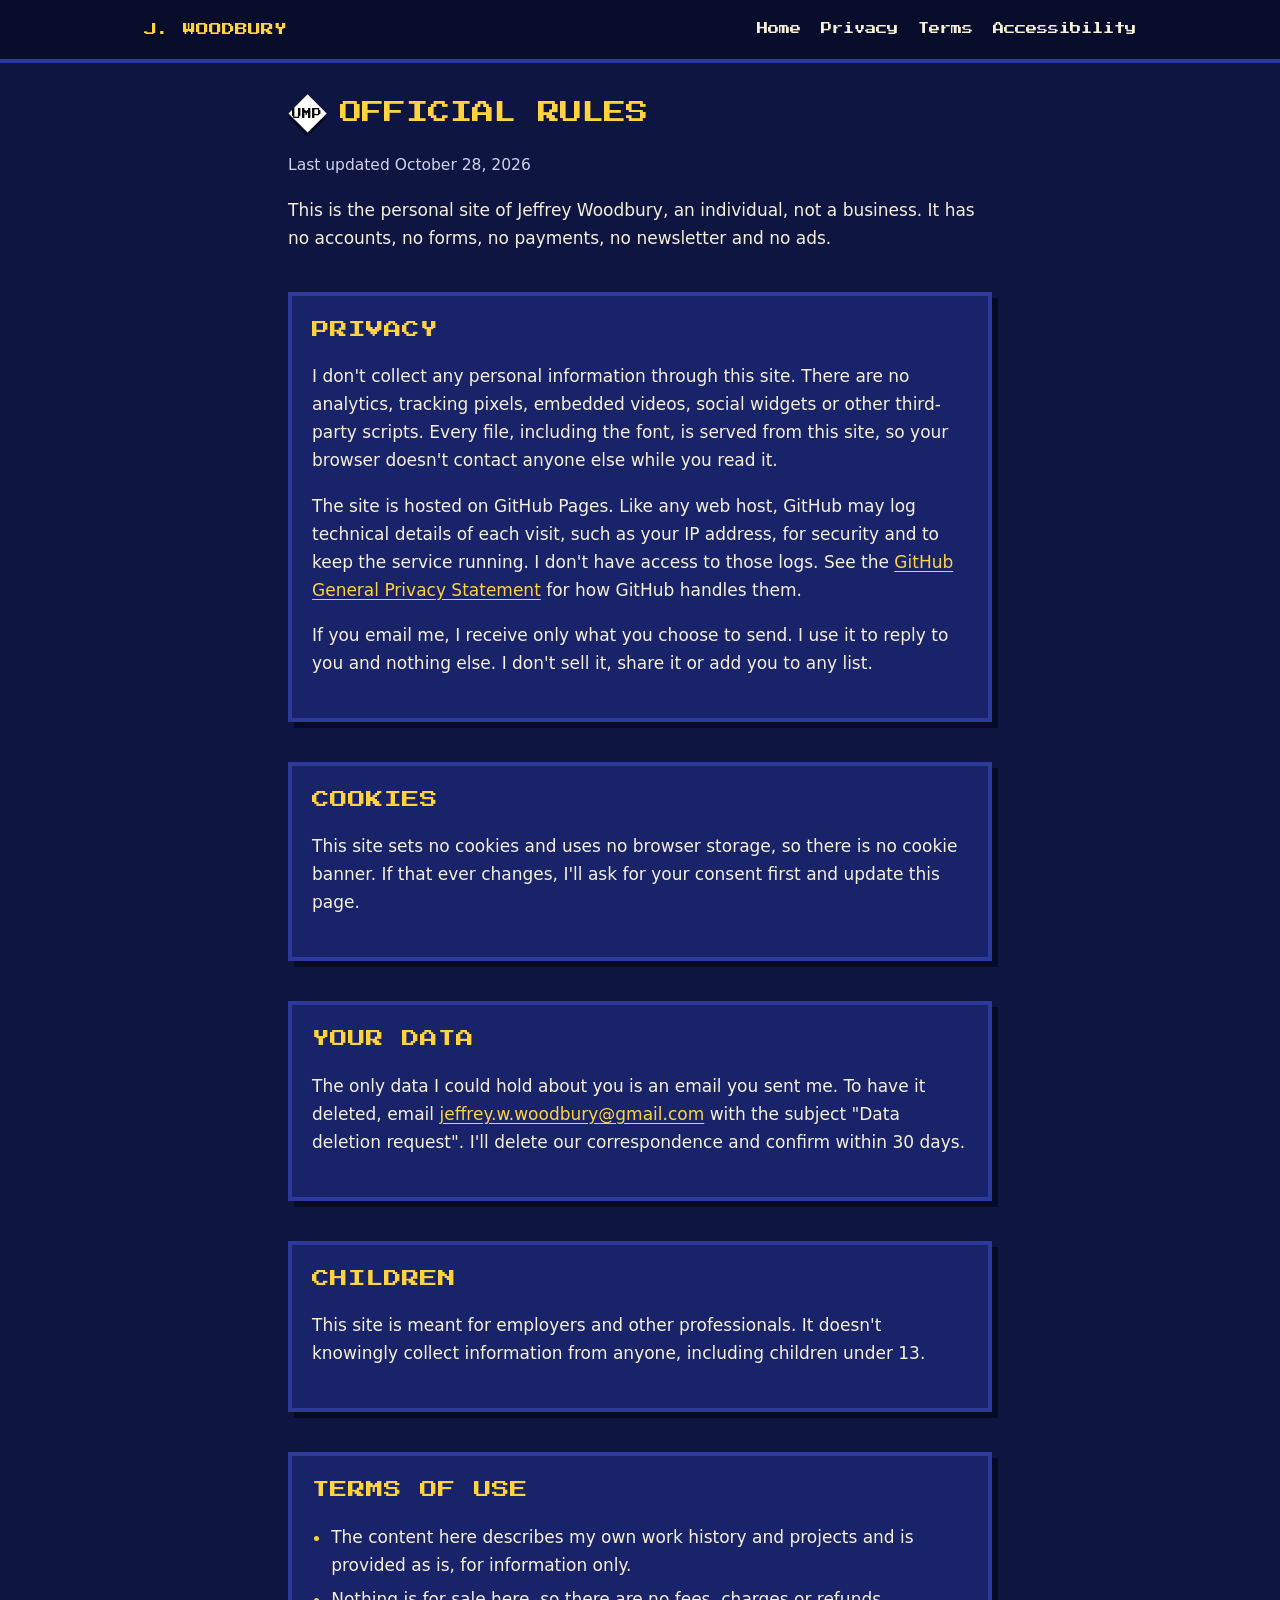
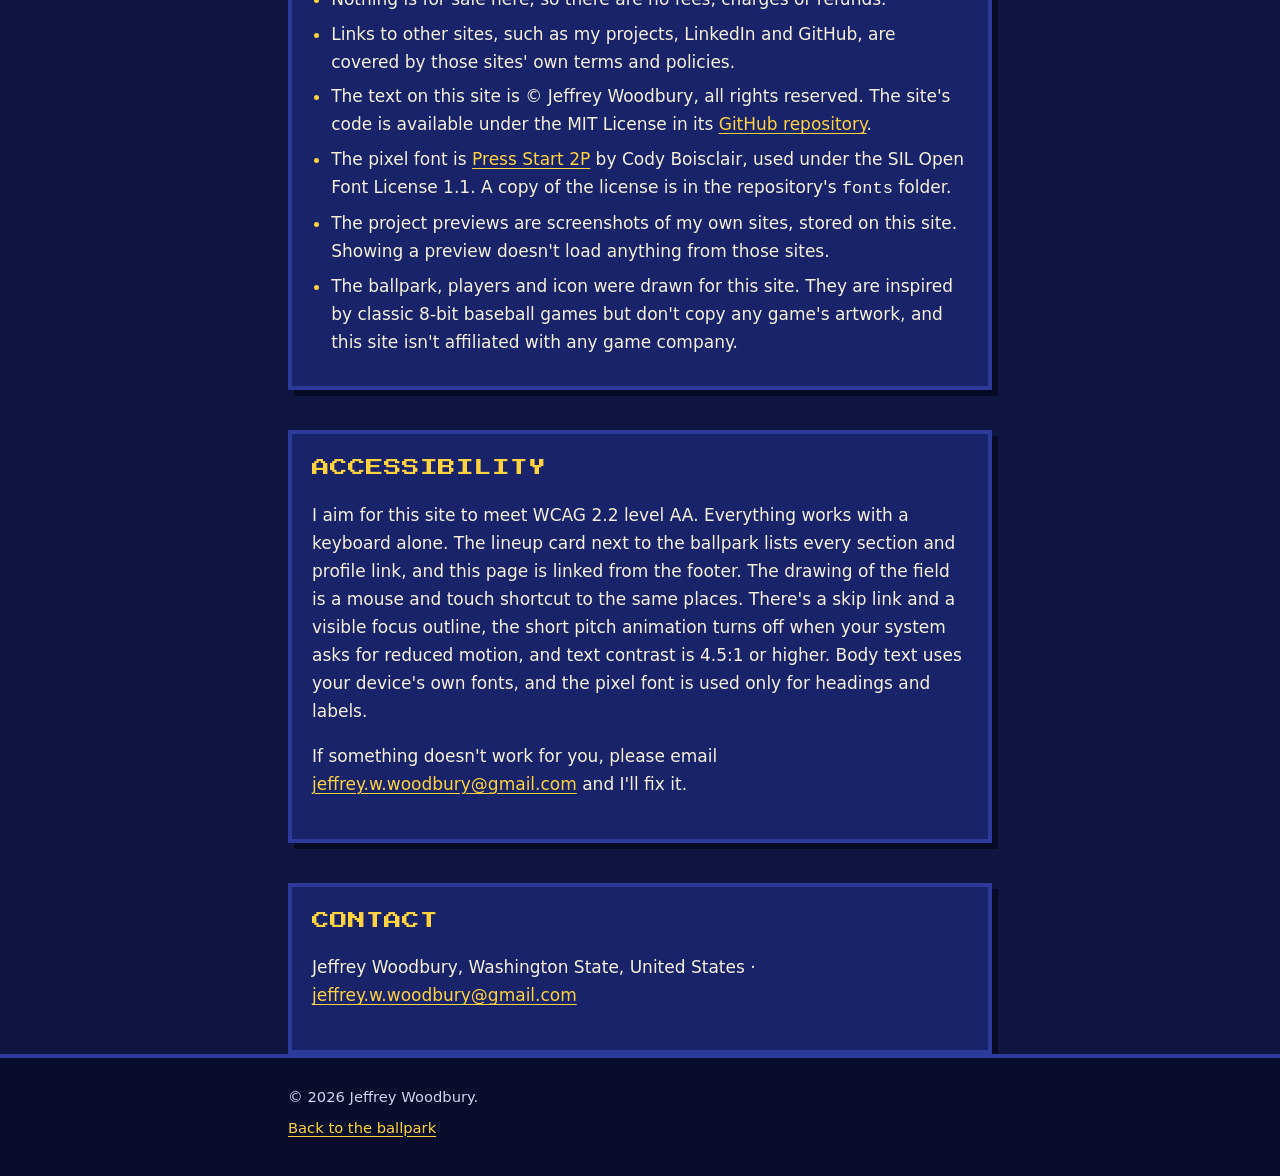
==== policies.html @ 9421d23e "Hover callouts on the field, project previews, employer and school names" ====
<!doctype html>
<html lang="en">
<head>
  <meta charset="utf-8">
  <meta name="viewport" content="width=device-width, initial-scale=1">
  <title>Site Policies · Jeffrey Woodbury</title>
  <meta name="description" content="Privacy, cookie, terms and accessibility information for Jeffrey Woodbury's personal site.">
  <meta name="theme-color" content="#0d1540">
  <link rel="icon" href="favicon.svg" type="image/svg+xml">
  <link rel="stylesheet" href="style.css">
</head>
<body>
  <a class="skip-link" href="#main">Skip to main content</a>

  <header class="site">
    <div class="wrap">
      <a class="name" href="./">J. WOODBURY</a>
      <nav aria-label="Primary">
        <ul>
          <li><a href="./">Home</a></li>
          <li><a href="#privacy">Privacy</a></li>
          <li><a href="#terms">Terms</a></li>
          <li><a href="#accessibility">Accessibility</a></li>
        </ul>
      </nav>
    </div>
  </header>

  <main id="main" class="wrap narrow" tabindex="-1">
    <h1 class="page-title"><span class="base" aria-hidden="true"><b>UMP</b></span>OFFICIAL RULES</h1>
    <p class="meta">Last updated October 28, 2026</p>
    <p>This is the personal site of Jeffrey Woodbury, an individual, not a business. It has no accounts, no forms, no payments, no newsletter and no ads.</p>

    <section id="privacy" class="panel" aria-labelledby="privacy-heading">
      <h2 id="privacy-heading">PRIVACY</h2>
      <p>I don't collect any personal information through this site. There are no analytics, tracking pixels, embedded videos, social widgets or other third-party scripts. Every file, including the font, is served from this site, so your browser doesn't contact anyone else while you read it.</p>
      <p>The site is hosted on GitHub Pages. Like any web host, GitHub may log technical details of each visit, such as your IP address, for security and to keep the service running. I don't have access to those logs. See the <a href="https://docs.github.com/en/site-policy/privacy-policies/github-general-privacy-statement">GitHub General Privacy Statement</a> for how GitHub handles them.</p>
      <p>If you email me, I receive only what you choose to send. I use it to reply to you and nothing else. I don't sell it, share it or add you to any list.</p>
    </section>

    <section id="cookies" class="panel" aria-labelledby="cookies-heading">
      <h2 id="cookies-heading">COOKIES</h2>
      <p>This site sets no cookies and uses no browser storage, so there is no cookie banner. If that ever changes, I'll ask for your consent first and update this page.</p>
    </section>

    <section id="deletion" class="panel" aria-labelledby="deletion-heading">
      <h2 id="deletion-heading">YOUR DATA</h2>
      <p>The only data I could hold about you is an email you sent me. To have it deleted, email <a href="mailto:jeffrey.w.woodbury@gmail.com?subject=Data%20deletion%20request">jeffrey.w.woodbury@gmail.com</a> with the subject "Data deletion request". I'll delete our correspondence and confirm within 30 days.</p>
    </section>

    <section id="children" class="panel" aria-labelledby="children-heading">
      <h2 id="children-heading">CHILDREN</h2>
      <p>This site is meant for employers and other professionals. It doesn't knowingly collect information from anyone, including children under 13.</p>
    </section>

    <section id="terms" class="panel" aria-labelledby="terms-heading">
      <h2 id="terms-heading">TERMS OF USE</h2>
      <ul class="bullets">
        <li>The content here describes my own work history and projects and is provided as is, for information only.</li>
        <li>Nothing is for sale here, so there are no fees, charges or refunds.</li>
        <li>Links to other sites, such as my projects, LinkedIn and GitHub, are covered by those sites' own terms and policies.</li>
        <li>The text on this site is © Jeffrey Woodbury, all rights reserved. The site's code is available under the MIT License in its <a href="https://github.com/jwwoody/jwwoody.github.io">GitHub repository</a>.</li>
        <li>The pixel font is <a href="https://fonts.google.com/specimen/Press+Start+2P">Press Start 2P</a> by Cody Boisclair, used under the SIL Open Font License 1.1. A copy of the license is in the repository's <code>fonts</code> folder.</li>
        <li>The project previews are screenshots of my own sites, stored on this site. Showing a preview doesn't load anything from those sites.</li>
        <li>The ballpark, players and icon were drawn for this site. They are inspired by classic 8-bit baseball games but don't copy any game's artwork, and this site isn't affiliated with any game company.</li>
      </ul>
    </section>

    <section id="accessibility" class="panel" aria-labelledby="accessibility-heading">
      <h2 id="accessibility-heading">ACCESSIBILITY</h2>
      <p>I aim for this site to meet WCAG 2.2 level AA. Everything works with a keyboard alone. The lineup card next to the ballpark lists every section and profile link, and this page is linked from the footer. The drawing of the field is a mouse and touch shortcut to the same places. There's a skip link and a visible focus outline, the short pitch animation turns off when your system asks for reduced motion, and text contrast is 4.5:1 or higher. Body text uses your device's own fonts, and the pixel font is used only for headings and labels.</p>
      <p>If something doesn't work for you, please email <a href="mailto:jeffrey.w.woodbury@gmail.com?subject=Accessibility">jeffrey.w.woodbury@gmail.com</a> and I'll fix it.</p>
    </section>

    <section id="contact" class="panel" aria-labelledby="contact-heading">
      <h2 id="contact-heading">CONTACT</h2>
      <p>Jeffrey Woodbury, Washington State, United States · <a href="mailto:jeffrey.w.woodbury@gmail.com">jeffrey.w.woodbury@gmail.com</a></p>
    </section>
  </main>

  <footer class="site">
    <div class="wrap narrow">
      <p>© 2026 Jeffrey Woodbury.</p>
      <p><a href="./">Back to the ballpark</a></p>
    </div>
  </footer>
</body>
</html>
---- style.css ----
/* Press Start 2P is self-hosted under the SIL Open Font License (fonts/OFL.txt),
   so no request ever goes to a third-party font server. Body text stays in system fonts. */
@font-face {
  font-family: "Press Start 2P";
  src: url("fonts/PressStart2P-Regular.ttf") format("truetype");
  font-display: swap;
}

:root {
  color-scheme: dark;
  --night: #0d1540;   /* page background */
  --panel: #18236a;
  --panel-edge: #2c3a9c;
  --text: #f6f0d8;    /* 15.6:1 on --night, 12.9:1 on --panel */
  --muted: #cfd2ea;   /* 12.0:1 on --night, 9.9:1 on --panel */
  --yellow: #ffd23f;  /* 12.6:1 on --night, 10.4:1 on --panel */
  --card: #f6f0d8;
  --card-ink: #1a1f4a; /* 14.0:1 on --card */
  --card-rule: #c9bf98;
  --grass: #2f9e44;
  --dirt: #c8743a;
  --sky: #78c6f6;
  --pixel: "Press Start 2P", ui-monospace, "SFMono-Regular", Menlo, monospace;
}

* { box-sizing: border-box; }

html { -webkit-text-size-adjust: 100%; scroll-behavior: smooth; }

body {
  margin: 0;
  background: var(--night);
  color: var(--text);
  font-family: system-ui, -apple-system, "Segoe UI", Roboto, "Helvetica Neue", Arial, sans-serif;
  font-size: 1.0625rem;
  line-height: 1.65;
}

a { color: var(--yellow); text-underline-offset: 0.2em; }
a:hover { text-decoration-thickness: 2px; }

:focus-visible {
  outline: 3px solid #ffffff;
  outline-offset: 3px;
}

.skip-link {
  position: absolute;
  left: 1rem;
  top: -4rem;
  padding: 0.6rem 0.8rem;
  background: var(--yellow);
  color: var(--card-ink);
  font-family: var(--pixel);
  font-size: 0.75rem;
  z-index: 10;
}
.skip-link:focus { top: 1rem; }

.wrap {
  max-width: 64rem;
  margin: 0 auto;
  padding: 0 1rem;
}
.wrap.narrow { max-width: 46rem; }

/* ---------- Header ---------- */

header.site { background: #080d2b; border-bottom: 4px solid var(--panel-edge); }
header.site .wrap {
  display: flex;
  flex-wrap: wrap;
  align-items: center;
  justify-content: space-between;
  gap: 0.75rem 1.5rem;
  padding-top: 0.9rem;
  padding-bottom: 0.9rem;
}
header.site .name {
  font-family: var(--pixel);
  font-size: 0.8rem;
  color: var(--yellow);
  text-decoration: none;
}
header.site nav ul {
  display: flex;
  flex-wrap: wrap;
  gap: 0.5rem 1.25rem;
  list-style: none;
  margin: 0;
  padding: 0;
}
header.site nav a {
  font-family: var(--pixel);
  font-size: 0.7rem;
  color: var(--text);
  text-decoration: none;
  padding: 0.35rem 0;
  display: inline-block;
}
header.site nav a:hover { color: var(--yellow); }

/* ---------- Ballpark hero ---------- */

.ballpark { padding: 2rem 0 1rem; }

.marquee {
  margin: 0 auto 1.25rem;
  max-width: 40rem;
  text-align: center;
  background: #1f2fa8;
  border: 4px solid #ffffff;
  box-shadow: 0 0 0 4px #1f2fa8, 0 0 0 8px #0b0b0b;
  padding: 1rem 1rem 1.1rem;
}
.marquee h1 {
  font-family: var(--pixel);
  font-weight: 400;
  color: var(--yellow);
  font-size: clamp(1rem, 4.2vw, 1.9rem);
  line-height: 1.4;
  margin: 0;
  letter-spacing: 0.02em;
}
.marquee p {
  font-family: var(--pixel);
  font-size: clamp(0.62rem, 1.8vw, 0.8rem);
  color: #ffffff;
  margin: 0.6rem 0 0;
  line-height: 1.6;
}

.park-grid {
  display: grid;
  grid-template-columns: minmax(0, 1.7fr) minmax(16rem, 1fr);
  gap: 1.5rem;
  align-items: start;
}

.field {
  border: 4px solid #0b0b0b;
  background: var(--sky);
  line-height: 0;
}
.field svg { width: 100%; height: auto; display: block; }

/* Field spots: mouse/touch shortcuts. The lineup card is the keyboard and screen-reader menu. */
.spot { cursor: pointer; }
.spot .ring { opacity: 0; }
.spot .tag-bg { fill: #0b0b0b; }
.spot .tag-text { fill: #ffffff; }
.spot:hover .ring { opacity: 1; }
.spot:hover .tag-bg { fill: var(--yellow); }
.spot:hover .tag-text { fill: #0b0b0b; }

/* Hovering or focusing a lineup row lights up its spot on the field. */
.park-grid:has(.lineup a[data-pos="c"]:is(:hover, :focus-visible)) .spot-c .ring,
.park-grid:has(.lineup a[data-pos="1b"]:is(:hover, :focus-visible)) .spot-1b .ring,
.park-grid:has(.lineup a[data-pos="2b"]:is(:hover, :focus-visible)) .spot-2b .ring,
.park-grid:has(.lineup a[data-pos="3b"]:is(:hover, :focus-visible)) .spot-3b .ring,
.park-grid:has(.lineup a[data-pos="p"]:is(:hover, :focus-visible)) .spot-p .ring,
.park-grid:has(.lineup a[data-pos="lf"]:is(:hover, :focus-visible)) .spot-lf .ring,
.park-grid:has(.lineup a[data-pos="cf"]:is(:hover, :focus-visible)) .spot-cf .ring,
.park-grid:has(.lineup a[data-pos="rf"]:is(:hover, :focus-visible)) .spot-rf .ring,
.park-grid:has(.lineup a[data-pos="ss"]:is(:hover, :focus-visible)) .spot-ss .ring { opacity: 1; }
.park-grid:has(.lineup a[data-pos="c"]:is(:hover, :focus-visible)) .spot-c .tag-bg,
.park-grid:has(.lineup a[data-pos="1b"]:is(:hover, :focus-visible)) .spot-1b .tag-bg,
.park-grid:has(.lineup a[data-pos="2b"]:is(:hover, :focus-visible)) .spot-2b .tag-bg,
.park-grid:has(.lineup a[data-pos="3b"]:is(:hover, :focus-visible)) .spot-3b .tag-bg,
.park-grid:has(.lineup a[data-pos="p"]:is(:hover, :focus-visible)) .spot-p .tag-bg,
.park-grid:has(.lineup a[data-pos="lf"]:is(:hover, :focus-visible)) .spot-lf .tag-bg,
.park-grid:has(.lineup a[data-pos="cf"]:is(:hover, :focus-visible)) .spot-cf .tag-bg,
.park-grid:has(.lineup a[data-pos="rf"]:is(:hover, :focus-visible)) .spot-rf .tag-bg,
.park-grid:has(.lineup a[data-pos="ss"]:is(:hover, :focus-visible)) .spot-ss .tag-bg { fill: var(--yellow); }
.park-grid:has(.lineup a[data-pos="c"]:is(:hover, :focus-visible)) .spot-c .tag-text,
.park-grid:has(.lineup a[data-pos="1b"]:is(:hover, :focus-visible)) .spot-1b .tag-text,
.park-grid:has(.lineup a[data-pos="2b"]:is(:hover, :focus-visible)) .spot-2b .tag-text,
.park-grid:has(.lineup a[data-pos="3b"]:is(:hover, :focus-visible)) .spot-3b .tag-text,
.park-grid:has(.lineup a[data-pos="p"]:is(:hover, :focus-visible)) .spot-p .tag-text,
.park-grid:has(.lineup a[data-pos="lf"]:is(:hover, :focus-visible)) .spot-lf .tag-text,
.park-grid:has(.lineup a[data-pos="cf"]:is(:hover, :focus-visible)) .spot-cf .tag-text,
.park-grid:has(.lineup a[data-pos="rf"]:is(:hover, :focus-visible)) .spot-rf .tag-text,
.park-grid:has(.lineup a[data-pos="ss"]:is(:hover, :focus-visible)) .spot-ss .tag-text { fill: #0b0b0b; }

/* Callouts name the destination, from a hover on the field or a hover/focus on the lineup. */
.callout { opacity: 0; pointer-events: none; }
.field svg:has(.spot-c:hover) .callout-c,
.field svg:has(.spot-1b:hover) .callout-1b,
.field svg:has(.spot-2b:hover) .callout-2b,
.field svg:has(.spot-3b:hover) .callout-3b,
.field svg:has(.spot-ss:hover) .callout-ss,
.field svg:has(.spot-p:hover) .callout-p,
.field svg:has(.spot-lf:hover) .callout-lf,
.field svg:has(.spot-cf:hover) .callout-cf,
.field svg:has(.spot-rf:hover) .callout-rf,
.field svg:has(.spot-ump:hover) .callout-ump,
.park-grid:has(.lineup a[data-pos="c"]:is(:hover, :focus-visible)) .callout-c,
.park-grid:has(.lineup a[data-pos="1b"]:is(:hover, :focus-visible)) .callout-1b,
.park-grid:has(.lineup a[data-pos="2b"]:is(:hover, :focus-visible)) .callout-2b,
.park-grid:has(.lineup a[data-pos="3b"]:is(:hover, :focus-visible)) .callout-3b,
.park-grid:has(.lineup a[data-pos="ss"]:is(:hover, :focus-visible)) .callout-ss,
.park-grid:has(.lineup a[data-pos="p"]:is(:hover, :focus-visible)) .callout-p,
.park-grid:has(.lineup a[data-pos="lf"]:is(:hover, :focus-visible)) .callout-lf,
.park-grid:has(.lineup a[data-pos="cf"]:is(:hover, :focus-visible)) .callout-cf,
.park-grid:has(.lineup a[data-pos="rf"]:is(:hover, :focus-visible)) .callout-rf { opacity: 1; }

.pitch { animation: pitch 1.6s steps(12) 0.6s 2 both; }
@keyframes pitch {
  0%   { transform: translate(0, 0); opacity: 1; }
  90%  { transform: translate(0, 34px); opacity: 1; }
  100% { transform: translate(0, 34px); opacity: 0; }
}

/* ---------- Lineup card ---------- */

.lineup {
  background: var(--card);
  color: var(--card-ink);
  border: 4px solid #0b0b0b;
  padding: 1rem 1rem 0.75rem;
}
.lineup h2 {
  font-family: var(--pixel);
  font-weight: 400;
  font-size: 0.8rem;
  margin: 0 0 0.75rem;
  padding: 0 0 0.6rem;
  border-bottom: 3px solid var(--card-ink);
  color: var(--card-ink);
}
.lineup ol { list-style: none; margin: 0; padding: 0; counter-reset: order; }
.lineup li { border-bottom: 1px dashed var(--card-rule); }
.lineup li:last-child { border-bottom: 0; }
.lineup a {
  display: grid;
  grid-template-columns: 1.5rem 3.25rem 1fr;
  align-items: baseline;
  gap: 0.25rem;
  padding: 0.55rem 0.25rem;
  color: var(--card-ink);
  text-decoration: none;
}
.lineup a::before {
  counter-increment: order;
  content: counter(order);
  font-family: var(--pixel);
  font-size: 0.7rem;
}
.lineup .pos { font-family: var(--pixel); font-size: 0.7rem; }
.lineup .what { font-weight: 600; }
.lineup .what small { display: block; font-weight: 400; font-size: 0.85rem; color: #3a3f66; }
.lineup a:hover, .lineup a:focus-visible { background: var(--yellow); }
.lineup a:focus-visible { outline: 3px solid var(--card-ink); outline-offset: 0; }

/* ---------- Sections ---------- */

main { padding-bottom: 3rem; }

.panel {
  background: var(--panel);
  border: 4px solid var(--panel-edge);
  box-shadow: 6px 6px 0 #060a24;
  padding: 1.25rem 1.25rem 1.5rem;
  margin: 2.5rem 0 0;
}

h1, h2, h3 { font-weight: 400; }

.panel > h2, .page-title {
  display: flex;
  align-items: center;
  gap: 0.85rem;
  font-family: var(--pixel);
  font-size: clamp(0.85rem, 2.6vw, 1.1rem);
  line-height: 1.5;
  color: var(--yellow);
  margin: 0 0 1.25rem;
}
.page-title { font-size: clamp(1rem, 3.5vw, 1.4rem); margin-top: 2rem; }

/* A white base, turned 45° like it sits on the diamond. */
.base {
  flex: none;
  display: inline-grid;
  place-items: center;
  width: 2.4rem;
  height: 2.4rem;
}
.base::before {
  content: "";
  grid-area: 1 / 1;
  width: 1.7rem;
  height: 1.7rem;
  background: #ffffff;
  transform: rotate(45deg);
  box-shadow: 3px 3px 0 #060a24;
}
.base b {
  grid-area: 1 / 1;
  position: relative;
  font-family: var(--pixel);
  font-weight: 400;
  font-size: 0.6rem;
  color: #0b0b0b;
}

h3 {
  font-family: var(--pixel);
  font-size: 0.85rem;
  line-height: 1.6;
  color: #ffffff;
  margin: 1.75rem 0 0.4rem;
}
.panel > h3:first-of-type { margin-top: 0.5rem; }

.meta { color: var(--muted); margin: 0 0 0.6rem; font-size: 0.97rem; }
.lede { font-size: 1.15rem; margin: 0 0 1rem; }

ul.bullets { padding-left: 1.2rem; margin: 0.5rem 0 0; }
ul.bullets li { margin: 0.4rem 0; }
ul.bullets li::marker { color: var(--yellow); }

.links {
  display: flex;
  flex-wrap: wrap;
  gap: 0.75rem;
  list-style: none;
  padding: 0;
  margin: 1.25rem 0 0;
}

/* Chunky NES-style button. */
.button {
  display: inline-block;
  font-family: var(--pixel);
  font-size: 0.7rem;
  line-height: 1;
  color: #0b0b0b;
  background: var(--yellow);
  border: 3px solid #0b0b0b;
  box-shadow: 4px 4px 0 #060a24;
  padding: 0.8rem 1rem;
  text-decoration: none;
}
.button:hover { background: #ffffff; }
.button:active { transform: translate(2px, 2px); box-shadow: 2px 2px 0 #060a24; }

/* ---------- Projects as baseball cards ---------- */

.cards {
  display: grid;
  grid-template-columns: repeat(auto-fit, minmax(15rem, 1fr));
  gap: 1.25rem;
}
.card {
  background: var(--card);
  color: var(--card-ink);
  border: 4px solid #ffffff;
  outline: 4px solid #0b0b0b;
  display: flex;
  flex-direction: column;
}
.card h3 {
  margin: 0;
  padding: 0.75rem 0.85rem;
  background: var(--grass);
  color: #ffffff;
  font-size: 0.75rem;
  border-bottom: 4px solid #0b0b0b;
  text-shadow: 2px 2px 0 #0b0b0b;
}
.card .stats {
  display: grid;
  grid-template-columns: auto 1fr;
  gap: 0.15rem 0.75rem;
  margin: 0;
  padding: 0.75rem 0.85rem;
  border-bottom: 2px dashed var(--card-rule);
  font-size: 0.92rem;
}
.card .stats dt { font-family: var(--pixel); font-size: 0.6rem; padding-top: 0.3rem; }
.card .stats dd { margin: 0; }
.card p { margin: 0.75rem 0.85rem; }
.card .card-link { margin: auto 0 0; padding: 0 0.85rem 0.9rem; }
.card a { color: #1b3fb0; font-weight: 600; }
.card a:focus-visible { outline-color: var(--card-ink); }

/* Preview window: pops up over the card row on hover or keyboard focus.
   Positioned against .cards, so it stays centered no matter which card opened it. */
.cards { position: relative; }
.preview {
  position: absolute;
  z-index: 5;
  bottom: calc(100% + 14px);
  left: 50%;
  width: min(30rem, calc(100vw - 2rem));
  margin: 0;
  transform: translateX(-50%);
  background: #ffffff;
  border: 4px solid #0b0b0b;
  box-shadow: 8px 8px 0 #060a24;
  opacity: 0;
  visibility: hidden;
  transition: opacity 0.12s steps(3), visibility 0.12s;
}
.card:hover .preview,
.card:focus-within .preview { opacity: 1; visibility: visible; }
.preview-bar {
  font-family: var(--pixel);
  font-size: 0.6rem;
  line-height: 1.4;
  color: var(--yellow);
  background: #1f2fa8;
  padding: 0.5rem 0.65rem;
  border-bottom: 4px solid #0b0b0b;
}
.preview img { display: block; width: 100%; height: auto; }

/* No hover on touch screens, so show the screenshot inside the card instead. */
@media (hover: none) {
  .preview {
    position: static;
    width: auto;
    transform: none;
    opacity: 1;
    visibility: visible;
    border-width: 0 0 4px;
    box-shadow: none;
  }
  .preview-bar { display: none; }
}

/* ---------- Skills as a scouting report ---------- */

.scouting { width: 100%; border-collapse: collapse; }
.scouting th, .scouting td {
  text-align: left;
  vertical-align: top;
  padding: 0.7rem 0.5rem;
  border-bottom: 2px dashed var(--panel-edge);
}
.scouting tr:last-child th, .scouting tr:last-child td { border-bottom: 0; }
.scouting th {
  font-family: var(--pixel);
  font-weight: 400;
  font-size: 0.65rem;
  color: var(--yellow);
  width: 32%;
  line-height: 1.7;
  padding-top: 0.95rem;
}

/* ---------- Footer ---------- */

footer.site {
  background: #080d2b;
  border-top: 4px solid var(--panel-edge);
  color: var(--muted);
  font-size: 0.92rem;
}
footer.site .wrap { padding-top: 1.25rem; padding-bottom: 2rem; }
footer.site p { margin: 0.4rem 0; }
.pixel { font-family: var(--pixel); font-size: 0.65rem; }

/* ---------- Small screens ---------- */

@media (max-width: 52rem) {
  .park-grid { grid-template-columns: 1fr; }
}
@media (max-width: 30rem) {
  .panel { padding: 1rem 0.9rem 1.25rem; }
  .scouting th, .scouting td { display: block; width: auto; padding: 0.3rem 0; border: 0; }
  .scouting td { padding-bottom: 0.9rem; border-bottom: 2px dashed var(--panel-edge); }
}

@media (prefers-reduced-motion: reduce) {
  html { scroll-behavior: auto; }
  .pitch { animation: none; opacity: 0; }
  .button:active { transform: none; }
}

@media print {
  header.site nav, .skip-link, footer.site, .field { display: none; }
  body { background: #fff; color: #000; }
  a { color: inherit; }
}
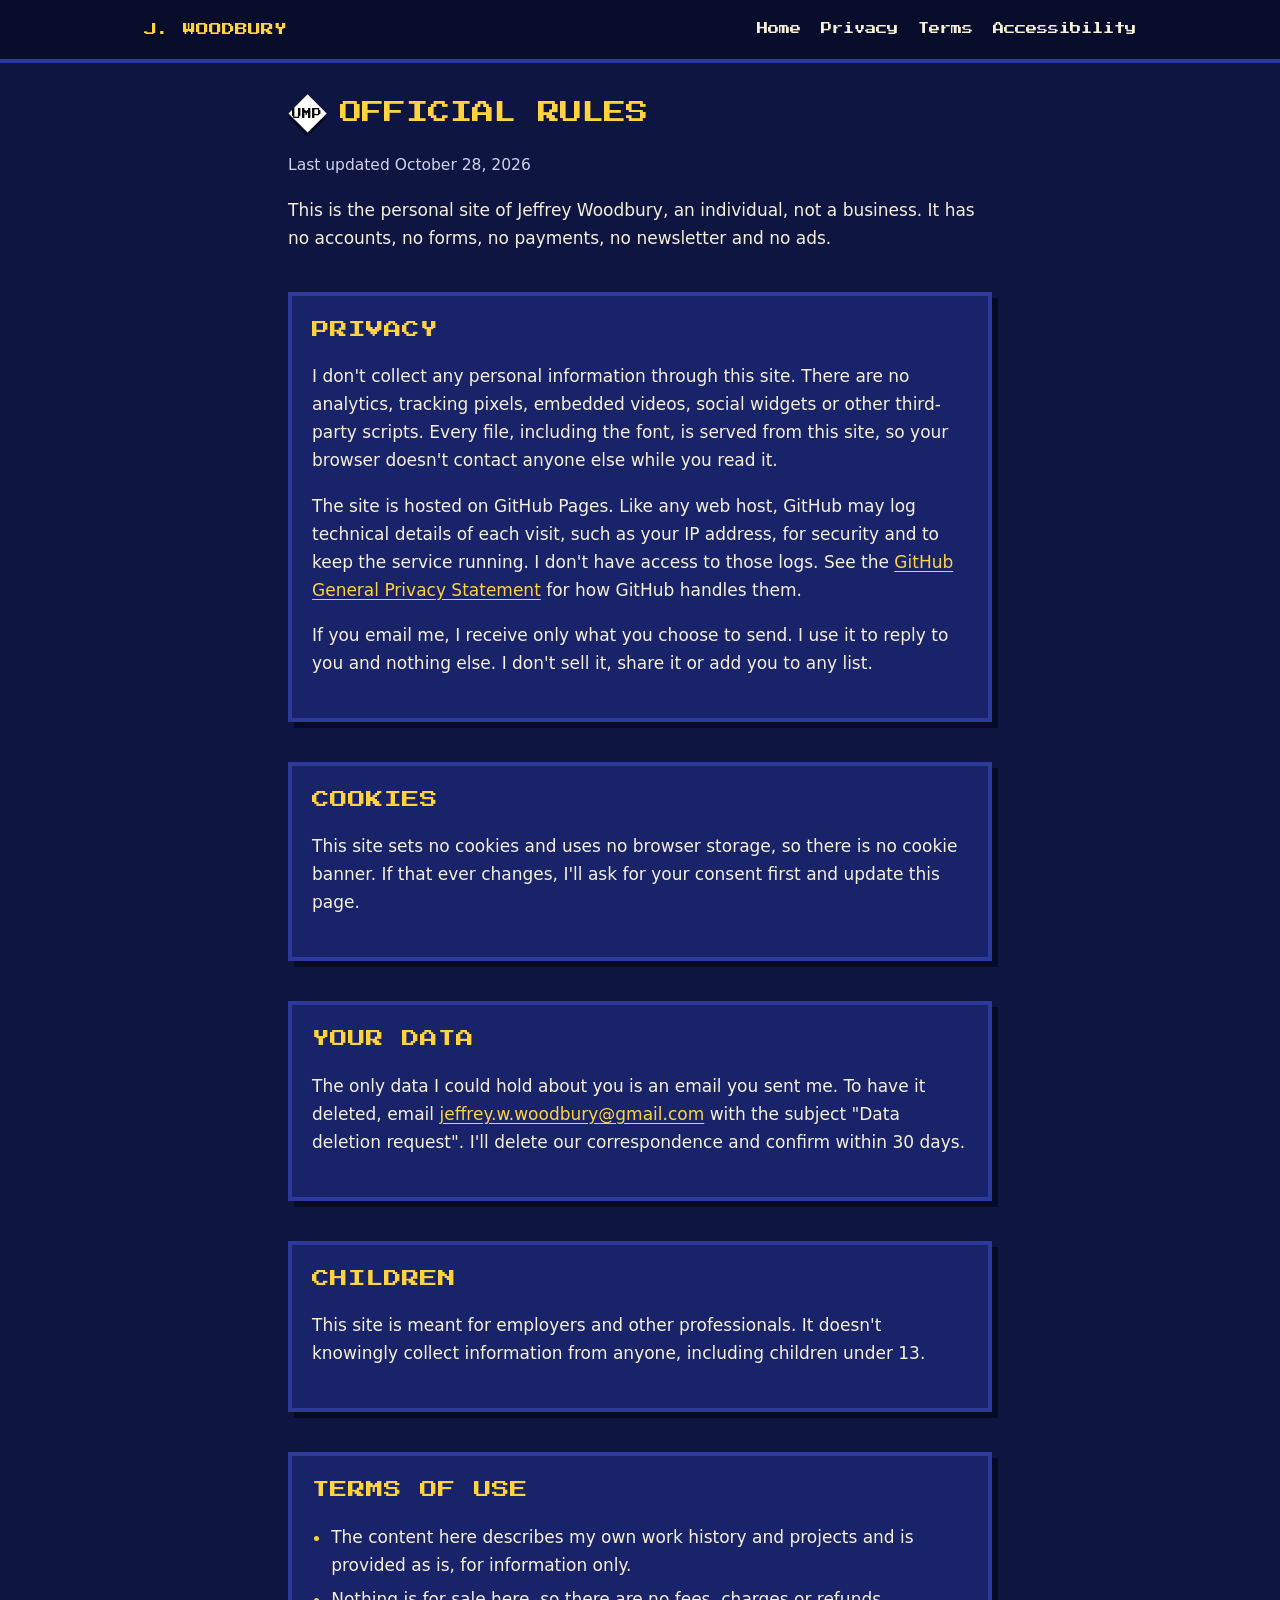
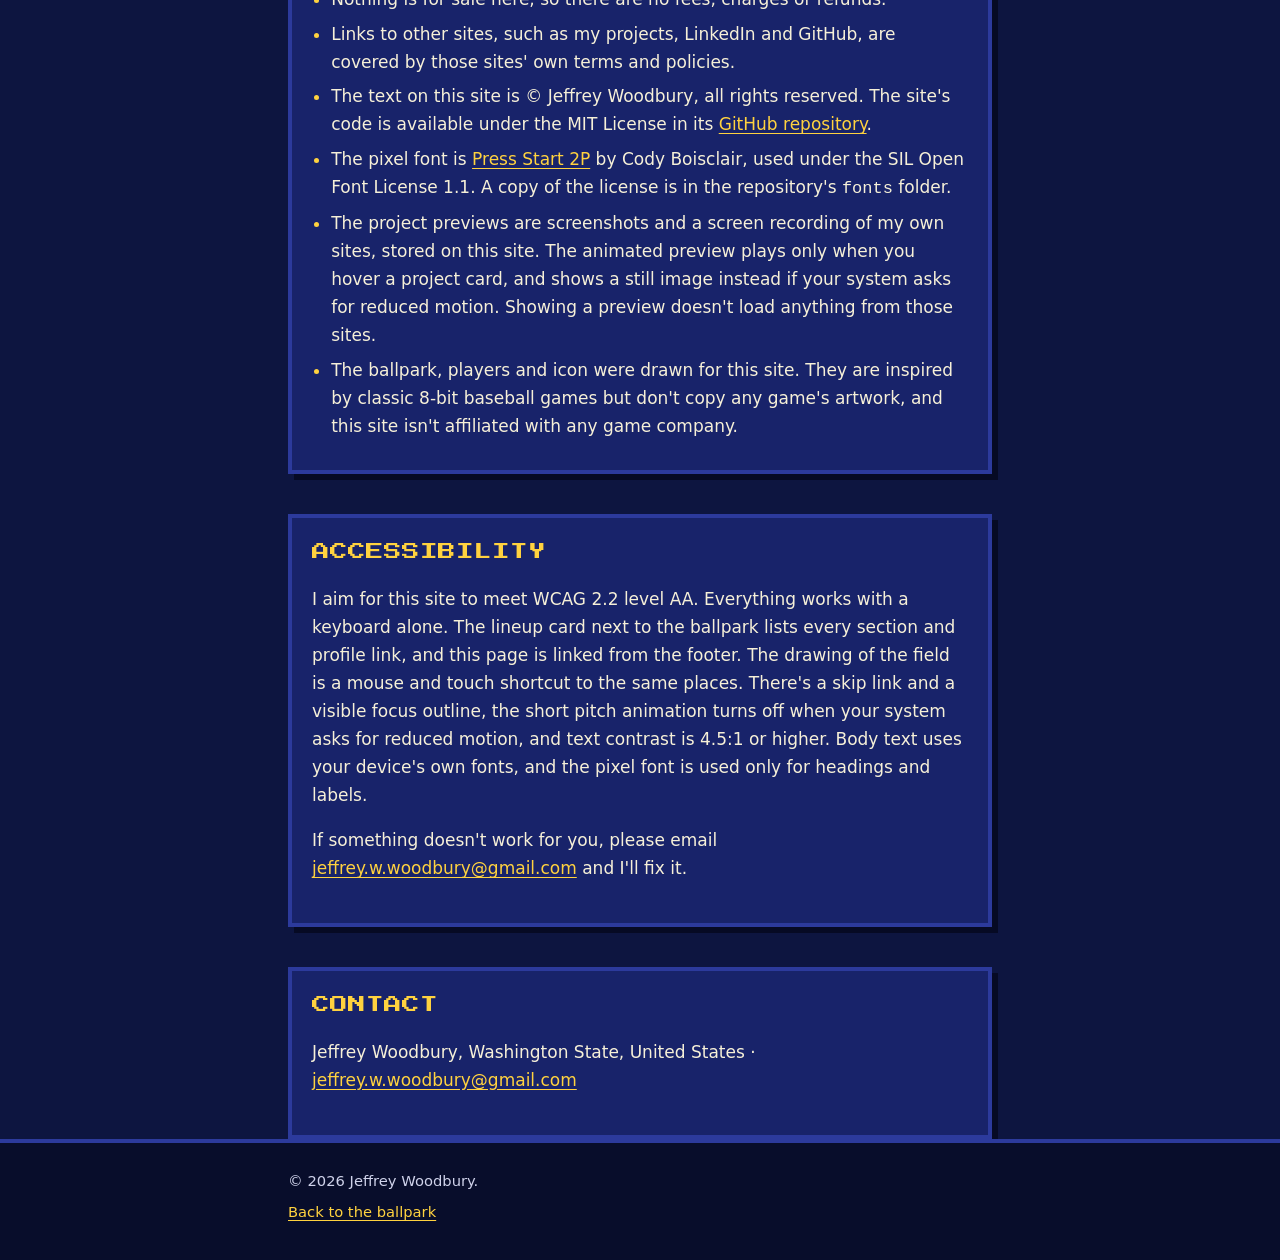
==== commit b36b22ed: "Animated HoopScoreboard demo preview" ====
--- a/policies.html
+++ b/policies.html
@@ -61,7 +61,7 @@
         <li>Links to other sites, such as my projects, LinkedIn and GitHub, are covered by those sites' own terms and policies.</li>
         <li>The text on this site is © Jeffrey Woodbury, all rights reserved. The site's code is available under the MIT License in its <a href="https://github.com/jwwoody/jwwoody.github.io">GitHub repository</a>.</li>
         <li>The pixel font is <a href="https://fonts.google.com/specimen/Press+Start+2P">Press Start 2P</a> by Cody Boisclair, used under the SIL Open Font License 1.1. A copy of the license is in the repository's <code>fonts</code> folder.</li>
-        <li>The project previews are screenshots of my own sites, stored on this site. Showing a preview doesn't load anything from those sites.</li>
+        <li>The project previews are screenshots and a screen recording of my own sites, stored on this site. The animated preview plays only when you hover a project card, and shows a still image instead if your system asks for reduced motion. Showing a preview doesn't load anything from those sites.</li>
         <li>The ballpark, players and icon were drawn for this site. They are inspired by classic 8-bit baseball games but don't copy any game's artwork, and this site isn't affiliated with any game company.</li>
       </ul>
     </section>
--- a/style.css
+++ b/style.css
@@ -385,9 +385,10 @@
 .card a { color: #1b3fb0; font-weight: 600; }
 .card a:focus-visible { outline-color: var(--card-ink); }
 
-/* Preview window: pops up over the card row on hover or keyboard focus.
-   Positioned against .cards, so it stays centered no matter which card opened it. */
-.cards { position: relative; }
+/* Preview window: pops up on hover or keyboard focus. Above the card by default;
+   beside it (over the neighbouring card) once the cards sit two to a row, so the
+   window stays on screen and never covers the card's own link. */
+.card { position: relative; }
 .preview {
   position: absolute;
   z-index: 5;
@@ -415,6 +416,14 @@
   border-bottom: 4px solid #0b0b0b;
 }
 .preview img { display: block; width: 100%; height: auto; }
+/* Portrait screenshot from a phone gets a phone-shaped window. */
+.preview-phone { width: min(15rem, calc(100vw - 2rem)); }
+
+@media (hover: hover) and (min-width: 48rem) {
+  .preview-right, .preview-left { top: -4px; bottom: auto; transform: none; }
+  .preview-right { left: calc(100% + 1rem); }
+  .preview-left { left: auto; right: calc(100% + 1rem); width: min(30rem, calc(50vw - 3rem)); }
+}
 
 /* No hover on touch screens, so show the screenshot inside the card instead. */
 @media (hover: none) {
@@ -428,6 +437,7 @@
     box-shadow: none;
   }
   .preview-bar { display: none; }
+  .preview-phone img { max-height: 20rem; object-fit: cover; object-position: top; }
 }
 
 /* ---------- Skills as a scouting report ---------- */
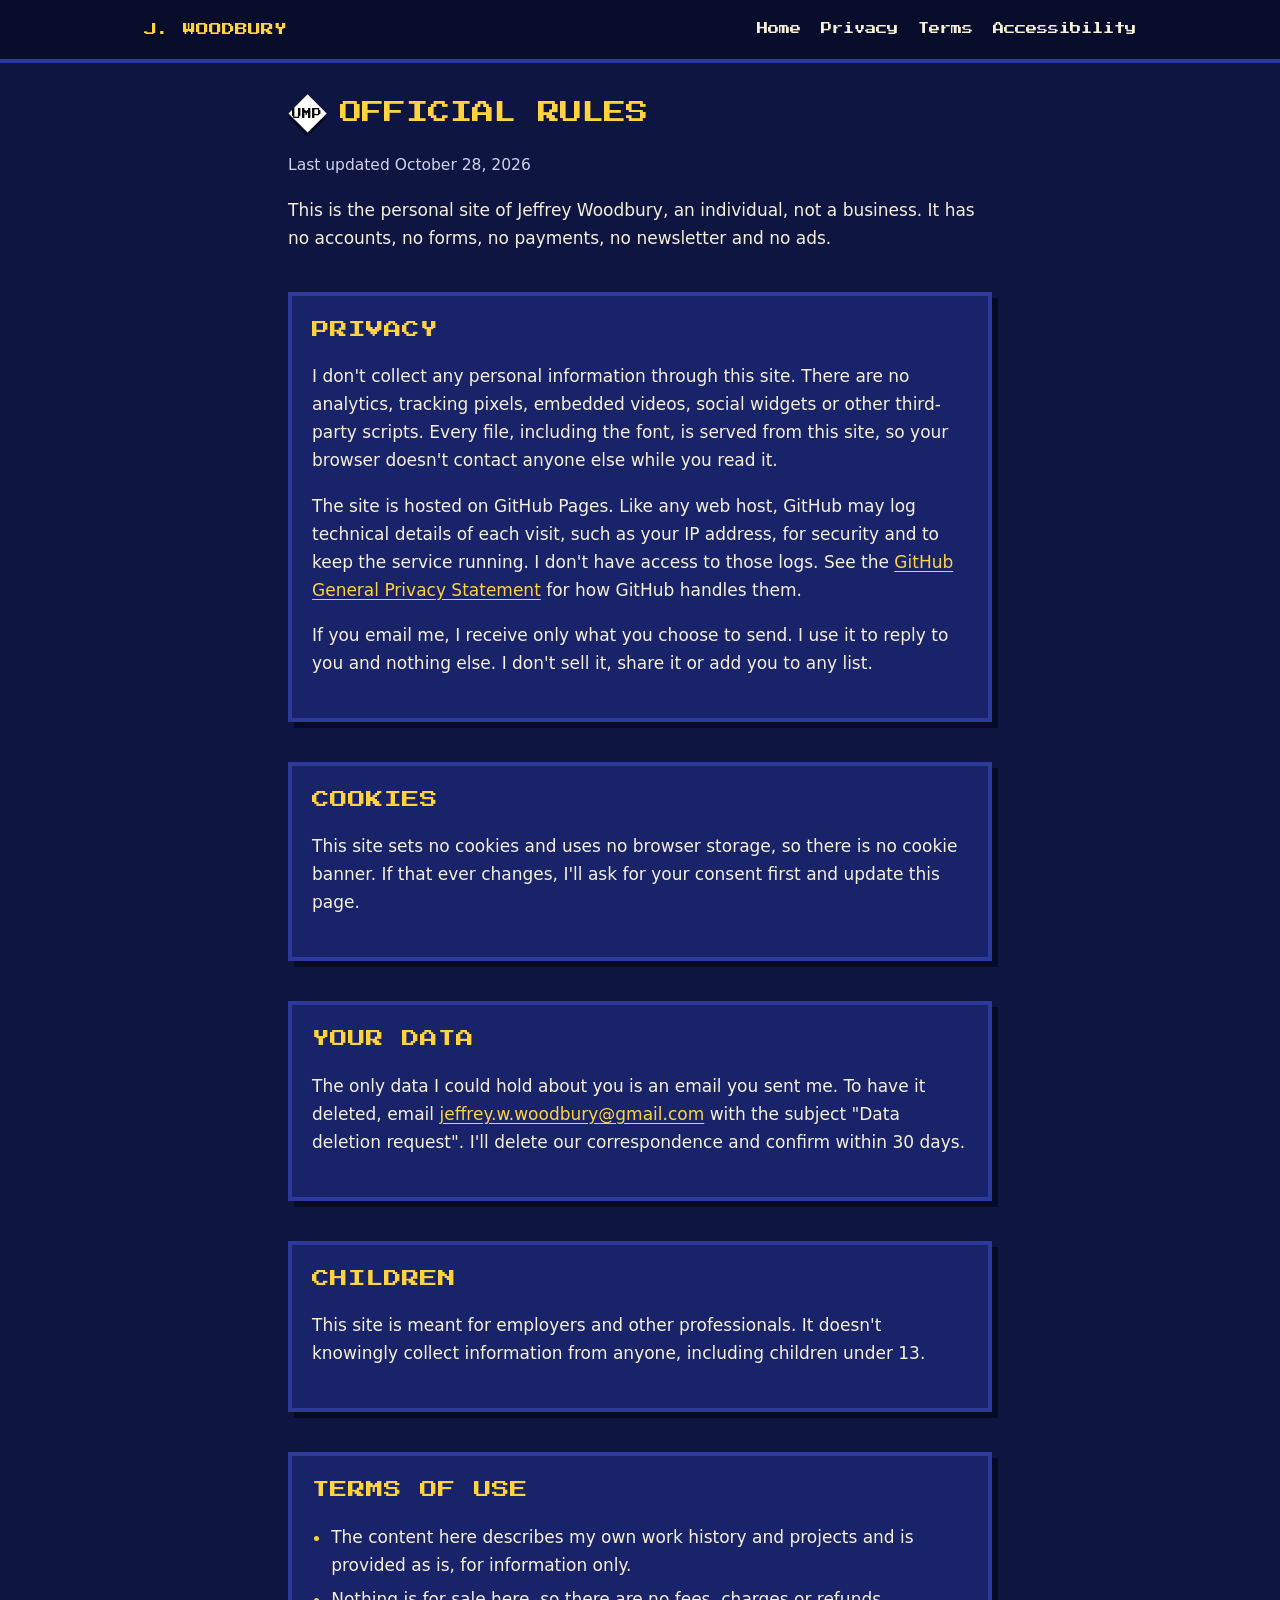
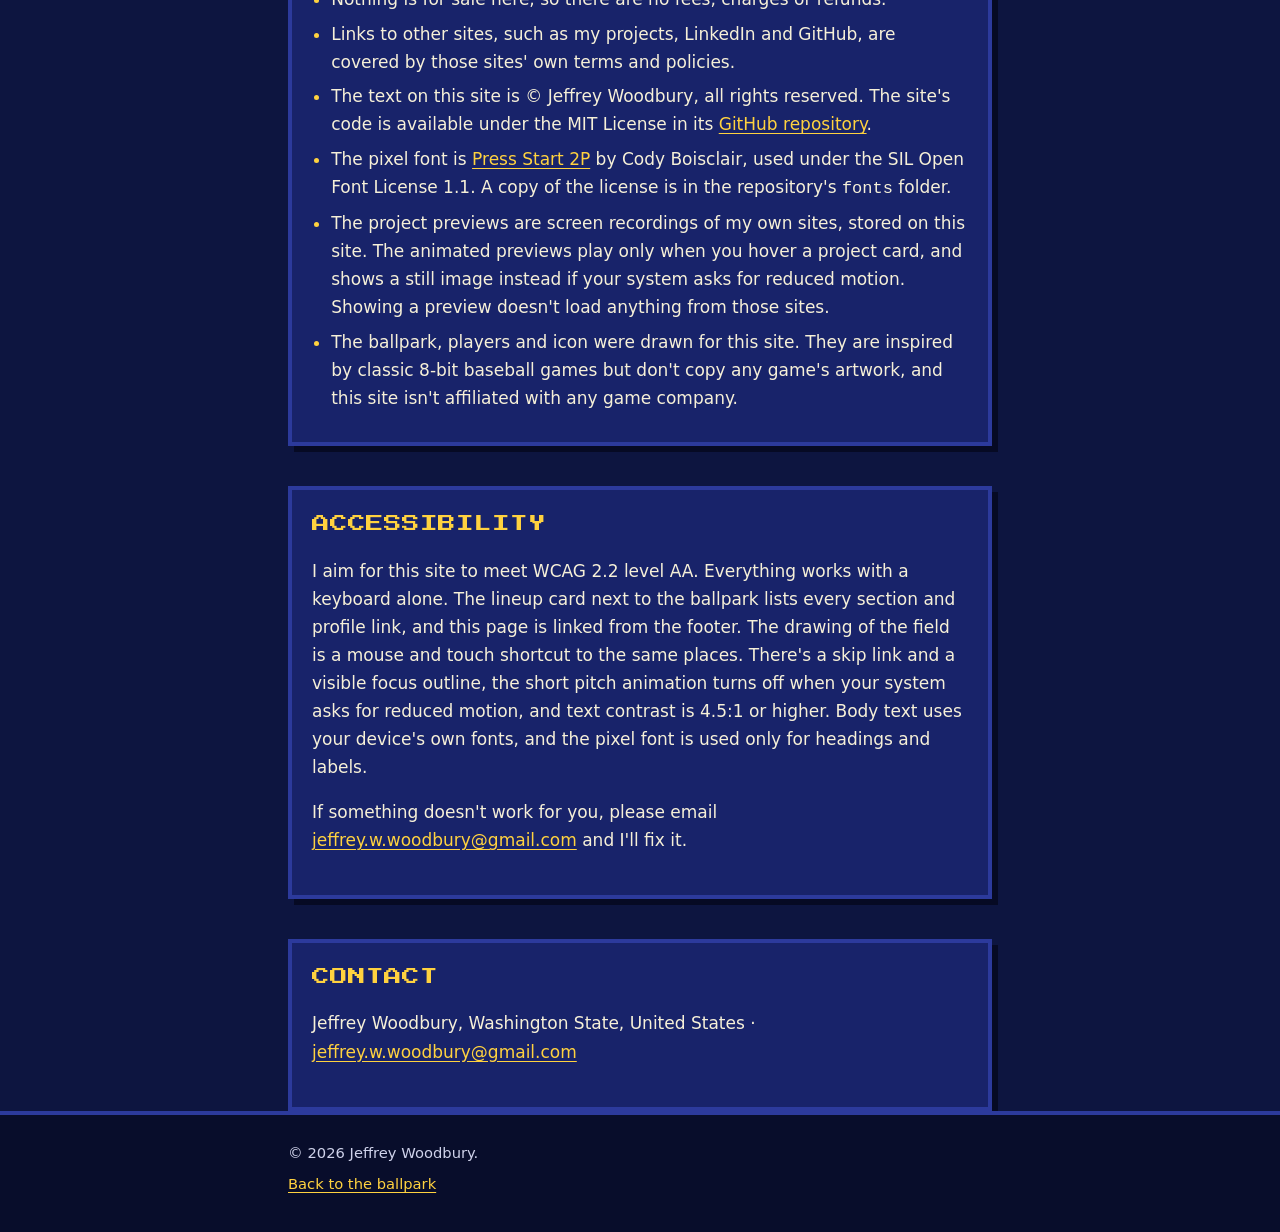
==== commit d9d9bd8b: "Animated DAT Angle Ranking demo preview" ====
--- a/policies.html
+++ b/policies.html
@@ -61,7 +61,7 @@
         <li>Links to other sites, such as my projects, LinkedIn and GitHub, are covered by those sites' own terms and policies.</li>
         <li>The text on this site is © Jeffrey Woodbury, all rights reserved. The site's code is available under the MIT License in its <a href="https://github.com/jwwoody/jwwoody.github.io">GitHub repository</a>.</li>
         <li>The pixel font is <a href="https://fonts.google.com/specimen/Press+Start+2P">Press Start 2P</a> by Cody Boisclair, used under the SIL Open Font License 1.1. A copy of the license is in the repository's <code>fonts</code> folder.</li>
-        <li>The project previews are screenshots and a screen recording of my own sites, stored on this site. The animated preview plays only when you hover a project card, and shows a still image instead if your system asks for reduced motion. Showing a preview doesn't load anything from those sites.</li>
+        <li>The project previews are screen recordings of my own sites, stored on this site. The animated previews play only when you hover a project card, and shows a still image instead if your system asks for reduced motion. Showing a preview doesn't load anything from those sites.</li>
         <li>The ballpark, players and icon were drawn for this site. They are inspired by classic 8-bit baseball games but don't copy any game's artwork, and this site isn't affiliated with any game company.</li>
       </ul>
     </section>
--- a/style.css
+++ b/style.css
@@ -422,7 +422,7 @@
 @media (hover: hover) and (min-width: 48rem) {
   .preview-right, .preview-left { top: -4px; bottom: auto; transform: none; }
   .preview-right { left: calc(100% + 1rem); }
-  .preview-left { left: auto; right: calc(100% + 1rem); width: min(30rem, calc(50vw - 3rem)); }
+  .preview-left { left: auto; right: calc(100% + 1rem); width: min(26rem, calc(50vw - 3rem)); }
 }
 
 /* No hover on touch screens, so show the screenshot inside the card instead. */
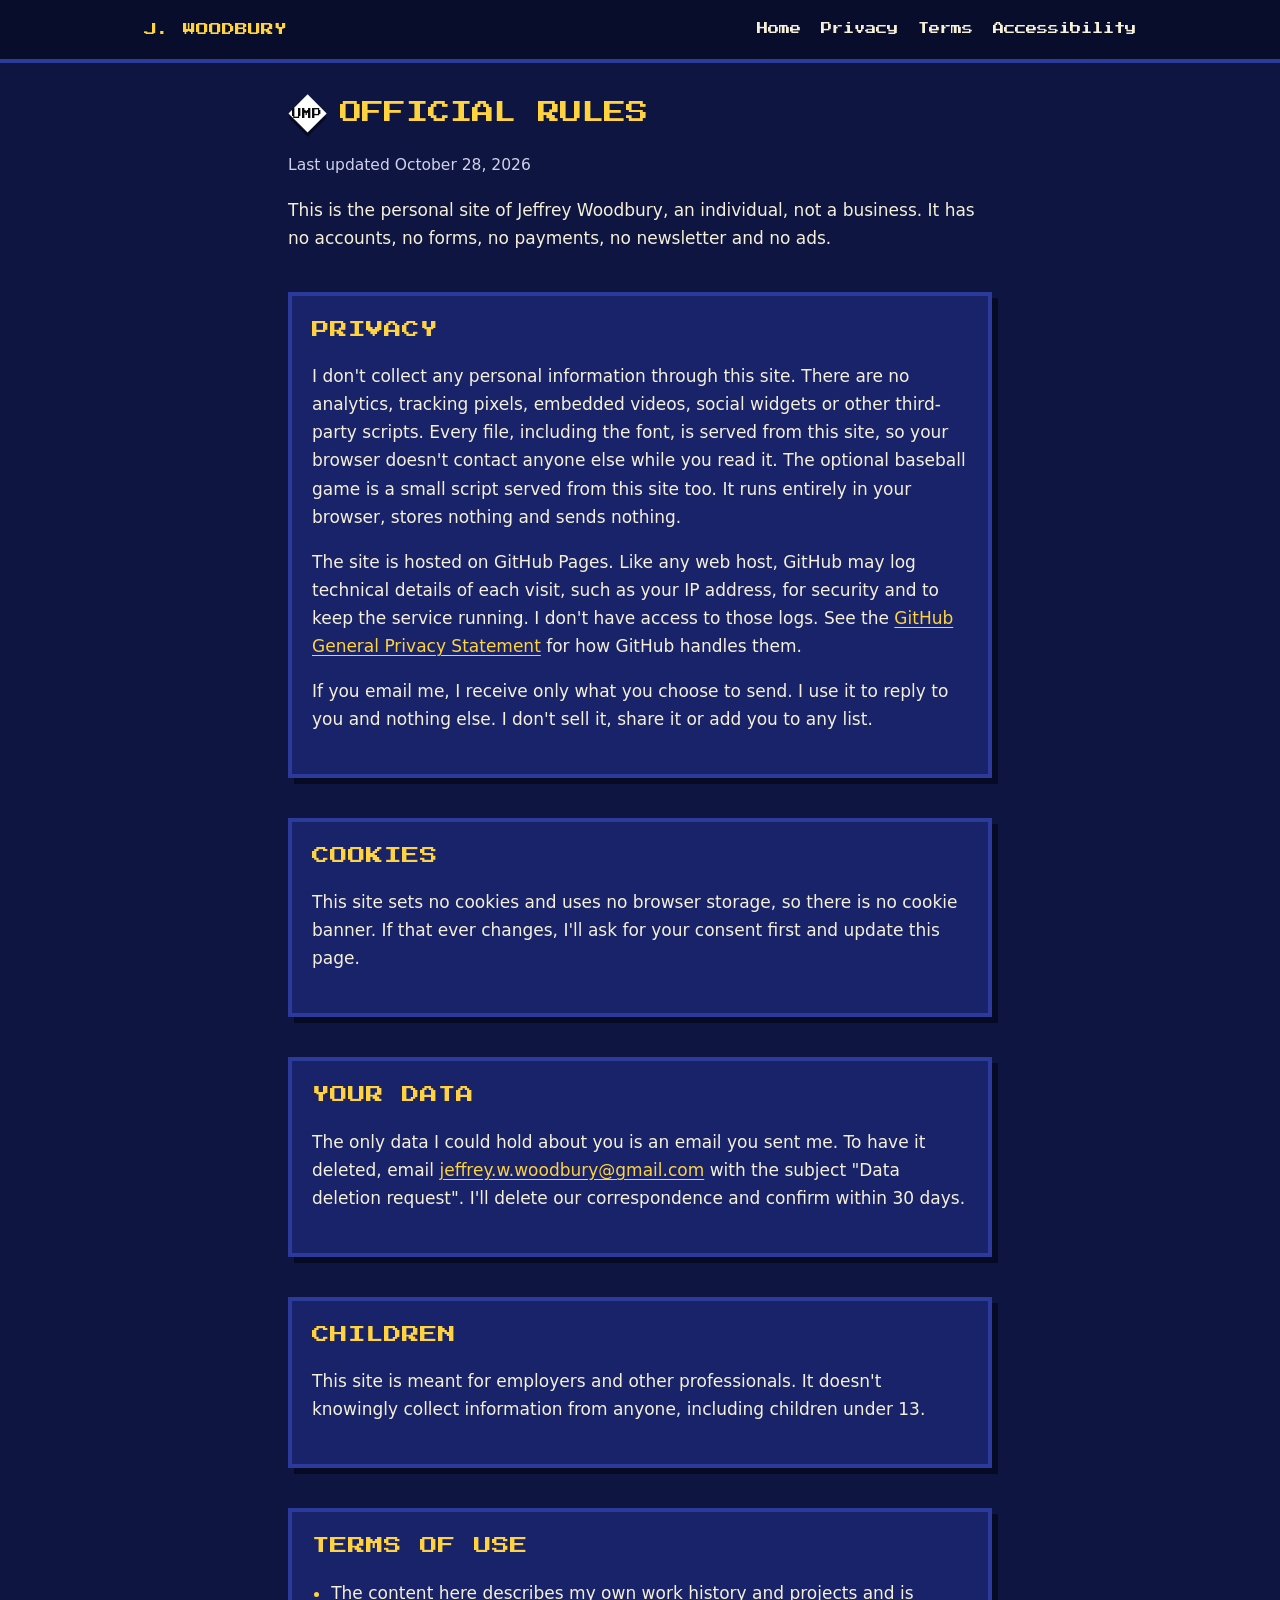
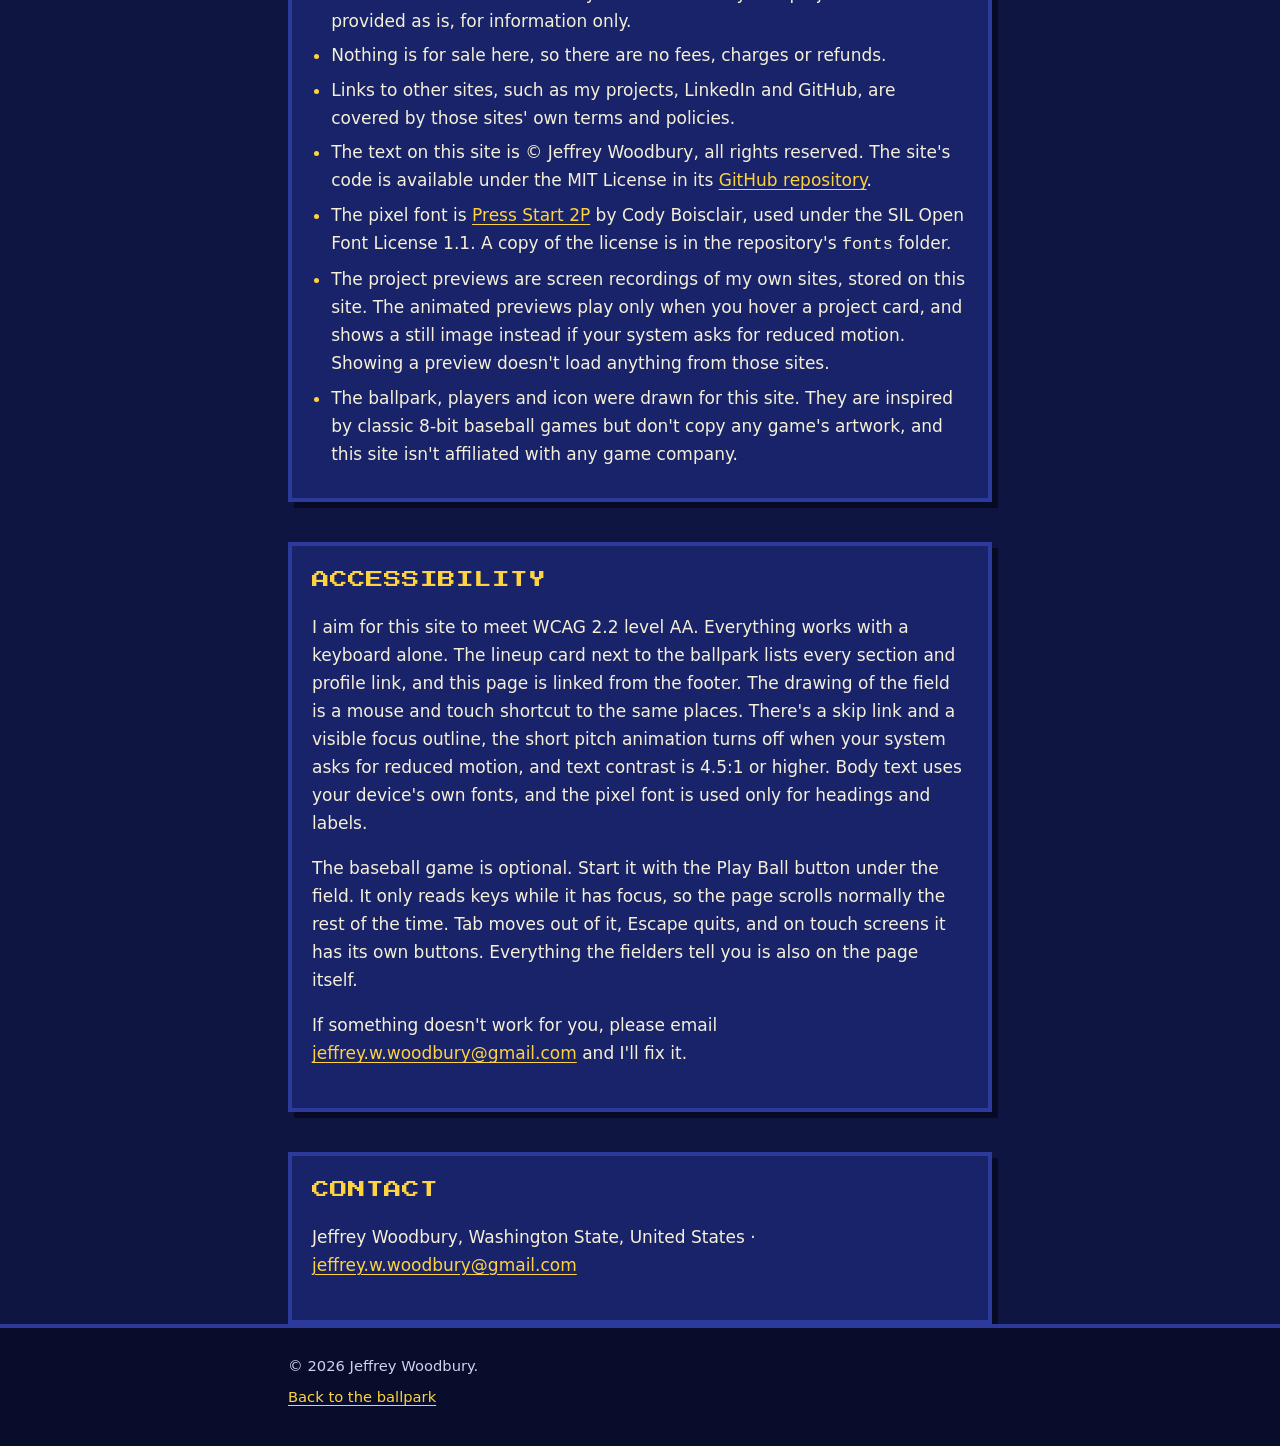
==== commit a88f60f7: "Playable baseball game on the field" ====
--- a/policies.html
+++ b/policies.html
@@ -7,7 +7,7 @@
   <meta name="description" content="Privacy, cookie, terms and accessibility information for Jeffrey Woodbury's personal site.">
   <meta name="theme-color" content="#0d1540">
   <link rel="icon" href="favicon.svg" type="image/svg+xml">
-  <link rel="stylesheet" href="style.css">
+  <link rel="stylesheet" href="style.css?v=3">
 </head>
 <body>
   <a class="skip-link" href="#main">Skip to main content</a>
@@ -33,7 +33,7 @@
 
     <section id="privacy" class="panel" aria-labelledby="privacy-heading">
       <h2 id="privacy-heading">PRIVACY</h2>
-      <p>I don't collect any personal information through this site. There are no analytics, tracking pixels, embedded videos, social widgets or other third-party scripts. Every file, including the font, is served from this site, so your browser doesn't contact anyone else while you read it.</p>
+      <p>I don't collect any personal information through this site. There are no analytics, tracking pixels, embedded videos, social widgets or other third-party scripts. Every file, including the font, is served from this site, so your browser doesn't contact anyone else while you read it. The optional baseball game is a small script served from this site too. It runs entirely in your browser, stores nothing and sends nothing.</p>
       <p>The site is hosted on GitHub Pages. Like any web host, GitHub may log technical details of each visit, such as your IP address, for security and to keep the service running. I don't have access to those logs. See the <a href="https://docs.github.com/en/site-policy/privacy-policies/github-general-privacy-statement">GitHub General Privacy Statement</a> for how GitHub handles them.</p>
       <p>If you email me, I receive only what you choose to send. I use it to reply to you and nothing else. I don't sell it, share it or add you to any list.</p>
     </section>
@@ -45,7 +45,7 @@
 
     <section id="deletion" class="panel" aria-labelledby="deletion-heading">
       <h2 id="deletion-heading">YOUR DATA</h2>
-      <p>The only data I could hold about you is an email you sent me. To have it deleted, email <a href="mailto:jeffrey.w.woodbury@gmail.com?subject=Data%20deletion%20request">jeffrey.w.woodbury@gmail.com</a> with the subject "Data deletion request". I'll delete our correspondence and confirm within 30 days.</p>
+      <p>The only data I could hold about you is an email you sent me. To have it deleted, email <a href="&#109;&#x61;&#105;&#x6c;&#116;&#x6f;&#58;&#x6a;&#101;&#x66;&#102;&#x72;&#101;&#x79;&#46;&#x77;&#46;&#x77;&#111;&#x6f;&#100;&#x62;&#117;&#x72;&#121;&#x40;&#103;&#x6d;&#97;&#x69;&#108;&#x2e;&#99;&#x6f;&#109;?subject=Data%20deletion%20request">&#106;&#x65;&#102;&#x66;&#114;&#x65;&#121;&#x2e;&#119;&#x2e;&#119;&#x6f;&#111;&#x64;&#98;&#x75;&#114;&#x79;&#64;&#x67;&#109;&#x61;&#105;&#x6c;&#46;&#x63;&#111;&#x6d;</a> with the subject "Data deletion request". I'll delete our correspondence and confirm within 30 days.</p>
     </section>
 
     <section id="children" class="panel" aria-labelledby="children-heading">
@@ -69,12 +69,13 @@
     <section id="accessibility" class="panel" aria-labelledby="accessibility-heading">
       <h2 id="accessibility-heading">ACCESSIBILITY</h2>
       <p>I aim for this site to meet WCAG 2.2 level AA. Everything works with a keyboard alone. The lineup card next to the ballpark lists every section and profile link, and this page is linked from the footer. The drawing of the field is a mouse and touch shortcut to the same places. There's a skip link and a visible focus outline, the short pitch animation turns off when your system asks for reduced motion, and text contrast is 4.5:1 or higher. Body text uses your device's own fonts, and the pixel font is used only for headings and labels.</p>
-      <p>If something doesn't work for you, please email <a href="mailto:jeffrey.w.woodbury@gmail.com?subject=Accessibility">jeffrey.w.woodbury@gmail.com</a> and I'll fix it.</p>
+      <p>The baseball game is optional. Start it with the Play Ball button under the field. It only reads keys while it has focus, so the page scrolls normally the rest of the time. Tab moves out of it, Escape quits, and on touch screens it has its own buttons. Everything the fielders tell you is also on the page itself.</p>
+      <p>If something doesn't work for you, please email <a href="&#109;&#x61;&#105;&#x6c;&#116;&#x6f;&#58;&#x6a;&#101;&#x66;&#102;&#x72;&#101;&#x79;&#46;&#x77;&#46;&#x77;&#111;&#x6f;&#100;&#x62;&#117;&#x72;&#121;&#x40;&#103;&#x6d;&#97;&#x69;&#108;&#x2e;&#99;&#x6f;&#109;?subject=Accessibility">&#106;&#x65;&#102;&#x66;&#114;&#x65;&#121;&#x2e;&#119;&#x2e;&#119;&#x6f;&#111;&#x64;&#98;&#x75;&#114;&#x79;&#64;&#x67;&#109;&#x61;&#105;&#x6c;&#46;&#x63;&#111;&#x6d;</a> and I'll fix it.</p>
     </section>
 
     <section id="contact" class="panel" aria-labelledby="contact-heading">
       <h2 id="contact-heading">CONTACT</h2>
-      <p>Jeffrey Woodbury, Washington State, United States · <a href="mailto:jeffrey.w.woodbury@gmail.com">jeffrey.w.woodbury@gmail.com</a></p>
+      <p>Jeffrey Woodbury, Washington State, United States · <a href="&#109;&#x61;&#105;&#x6c;&#116;&#x6f;&#58;&#x6a;&#101;&#x66;&#102;&#x72;&#101;&#x79;&#46;&#x77;&#46;&#x77;&#111;&#x6f;&#100;&#x62;&#117;&#x72;&#121;&#x40;&#103;&#x6d;&#97;&#x69;&#108;&#x2e;&#99;&#x6f;&#109;">&#106;&#x65;&#102;&#x66;&#114;&#x65;&#121;&#x2e;&#119;&#x2e;&#119;&#x6f;&#111;&#x64;&#98;&#x75;&#114;&#x79;&#64;&#x67;&#109;&#x61;&#105;&#x6c;&#46;&#x63;&#111;&#x6d;</a></p>
     </section>
   </main>
 
--- a/style.css
+++ b/style.css
@@ -25,6 +25,18 @@
 
 * { box-sizing: border-box; }
 
+[hidden] { display: none !important; }
+
+.visually-hidden {
+  position: absolute;
+  width: 1px;
+  height: 1px;
+  margin: -1px;
+  overflow: hidden;
+  clip: rect(0 0 0 0);
+  white-space: nowrap;
+}
+
 html { -webkit-text-size-adjust: 100%; scroll-behavior: smooth; }
 
 body {
@@ -102,7 +114,7 @@
 
 /* ---------- Ballpark hero ---------- */
 
-.ballpark { padding: 2rem 0 1rem; }
+.ballpark { padding-top: 2rem; padding-bottom: 1rem; }
 
 .marquee {
   margin: 0 auto 1.25rem;
@@ -204,6 +216,51 @@
 .park-grid:has(.lineup a[data-pos="cf"]:is(:hover, :focus-visible)) .callout-cf,
 .park-grid:has(.lineup a[data-pos="rf"]:is(:hover, :focus-visible)) .callout-rf { opacity: 1; }
 
+/* ---------- The game ---------- */
+
+.field-col { display: flex; flex-direction: column; gap: 0.9rem; min-width: 0; }
+.field:focus { outline: none; }
+.field.playing:focus-visible, .field.playing:focus { outline: 3px solid var(--yellow); outline-offset: 3px; }
+/* While playing, the field is a game, not a menu. */
+.field.playing .spot { pointer-events: none; }
+.spot.catching .ring { opacity: 1; }
+
+.game-bar { display: flex; flex-wrap: wrap; align-items: center; gap: 0.75rem 1rem; }
+.game-help { margin: 0; flex: 1 1 14rem; color: var(--muted); font-size: 0.92rem; }
+.game-touch { display: grid; grid-template-columns: repeat(4, minmax(0, 1fr)); gap: 0.5rem; width: 100%; }
+.game-touch .button { padding: 0.75rem 0.15rem; text-align: center; font-size: 0.5rem; }
+
+button.button { cursor: pointer; }
+.button-small { font-size: 0.6rem; padding: 0.7rem 0.75rem; }
+.button.button-alt { background: #ffffff; }
+.button.button-alt:hover { background: var(--yellow); }
+
+.game-card {
+  width: min(28rem, calc(100vw - 2rem));
+  padding: 1.25rem 1.25rem 1.4rem;
+  background: var(--panel);
+  color: var(--text);
+  border: 4px solid #ffffff;
+  outline: 4px solid #0b0b0b;
+  box-shadow: 10px 10px 0 #060a24;
+}
+.game-card::backdrop { background: rgba(6, 10, 36, 0.72); }
+.game-card-label {
+  font-family: var(--pixel);
+  font-size: 0.62rem;
+  color: var(--yellow);
+  margin: 0 0 0.6rem;
+}
+.game-card h2 {
+  font-family: var(--pixel);
+  font-size: 1rem;
+  line-height: 1.5;
+  color: #ffffff;
+  margin: 0 0 0.75rem;
+}
+.game-card p { margin: 0.5rem 0; }
+.game-card-actions { display: flex; flex-wrap: wrap; gap: 0.75rem; margin-top: 1.25rem; }
+
 .pitch { animation: pitch 1.6s steps(12) 0.6s 2 both; }
 @keyframes pitch {
   0%   { transform: translate(0, 0); opacity: 1; }
@@ -314,6 +371,15 @@
 .panel > h3:first-of-type { margin-top: 0.5rem; }
 
 .meta { color: var(--muted); margin: 0 0 0.6rem; font-size: 0.97rem; }
+
+h4.subhead {
+  font-family: var(--pixel);
+  font-weight: 400;
+  font-size: 0.65rem;
+  line-height: 1.6;
+  color: var(--yellow);
+  margin: 1.4rem 0 0.2rem;
+}
 .lede { font-size: 1.15rem; margin: 0 0 1rem; }
 
 ul.bullets { padding-left: 1.2rem; margin: 0.5rem 0 0; }
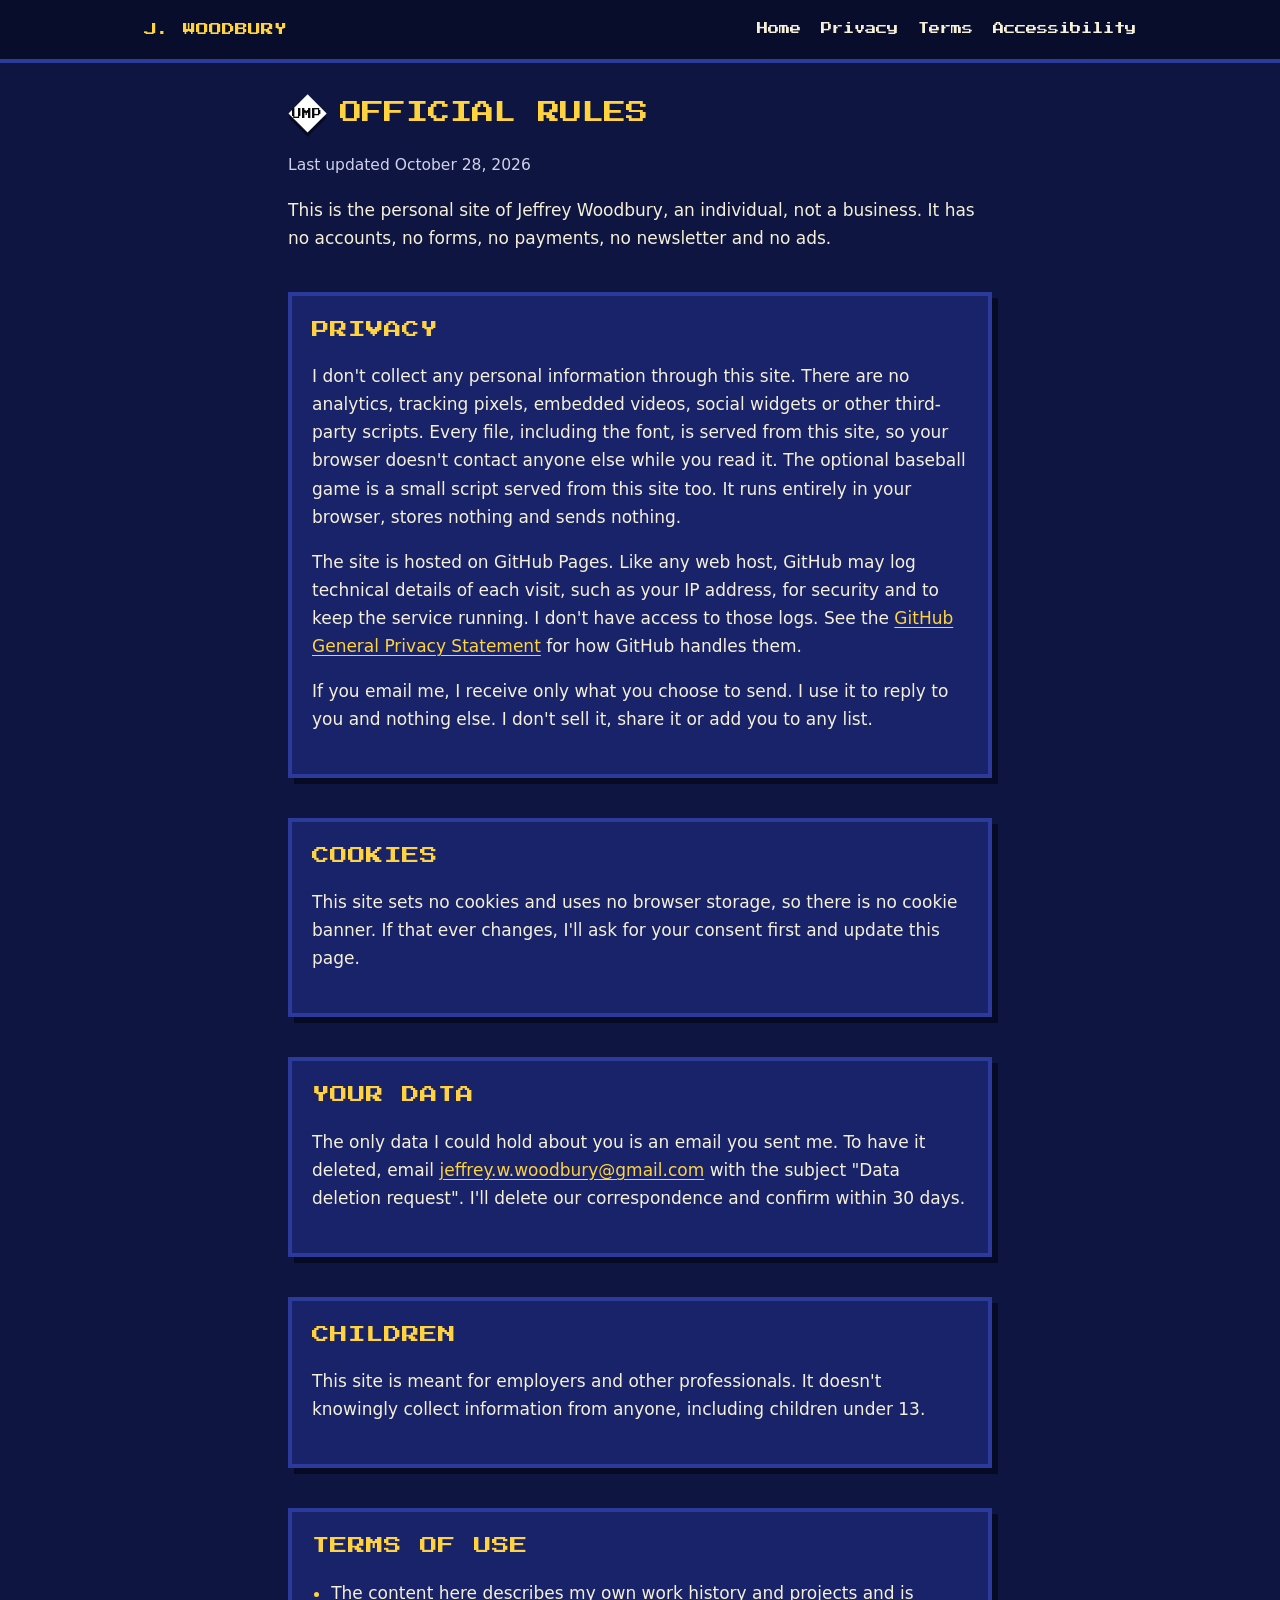
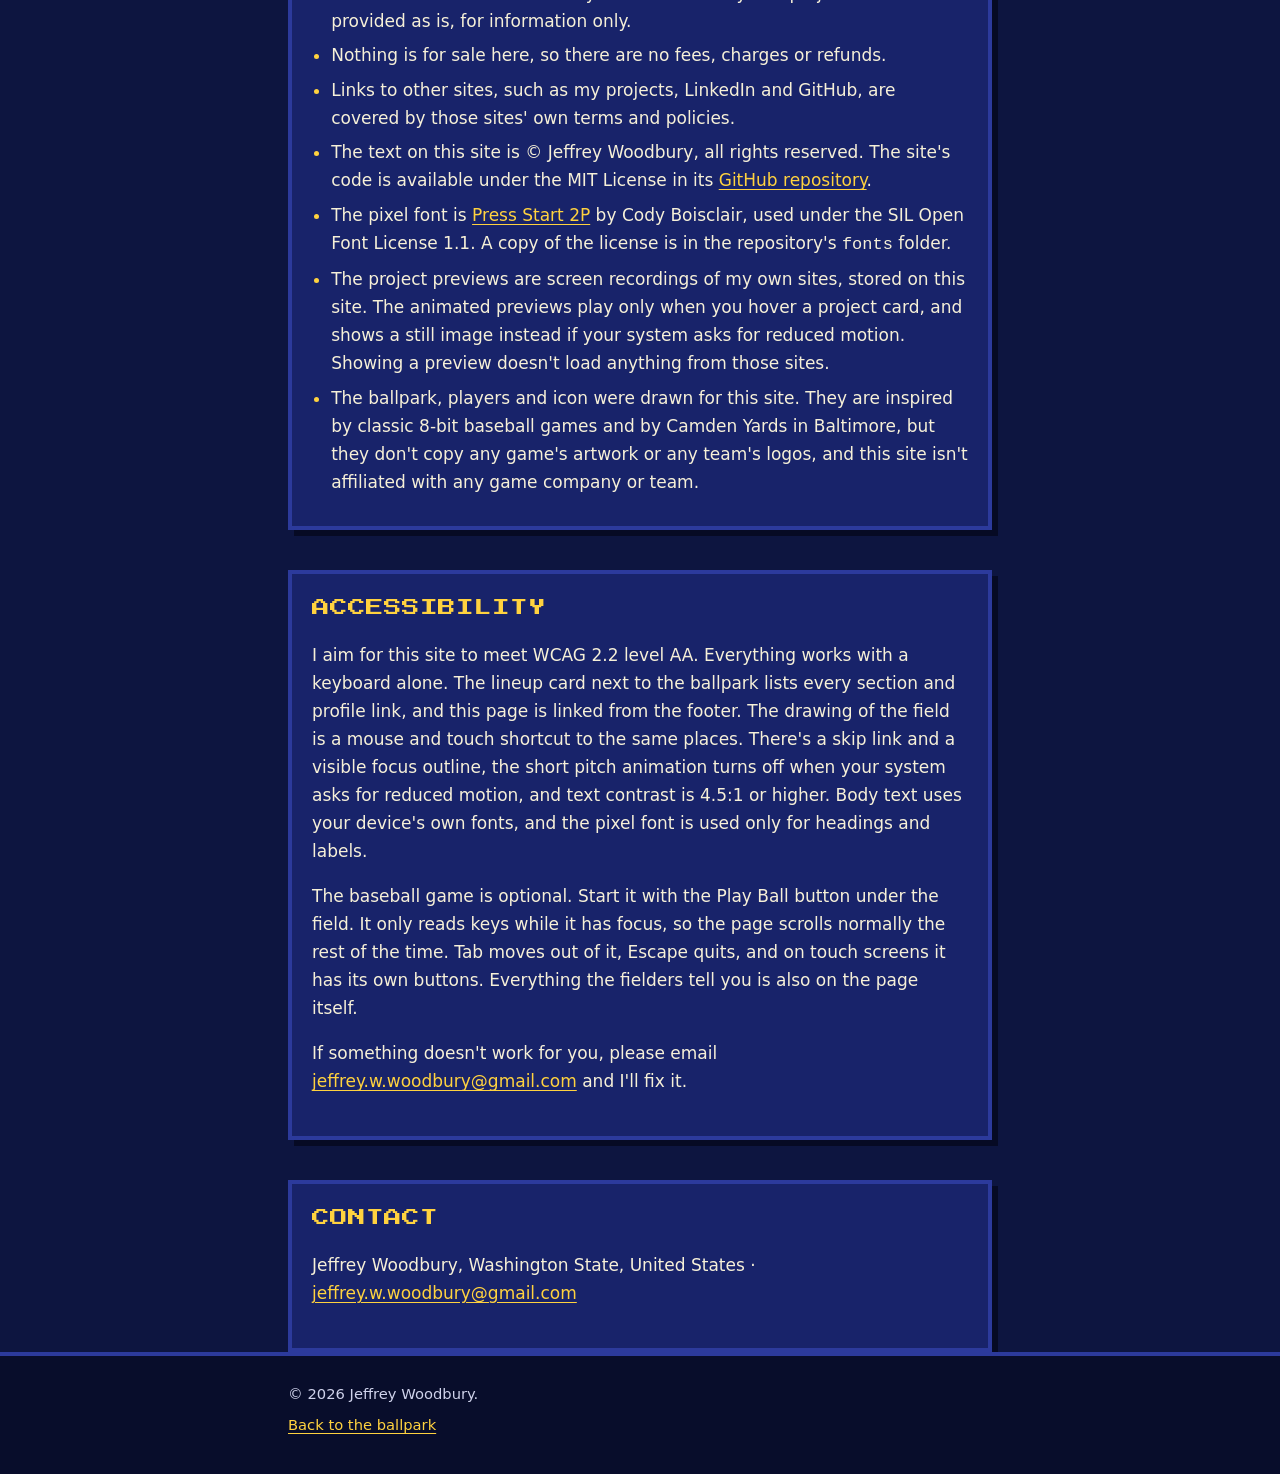
==== commit 18cd7891: "Camden Yards ballpark, wall meets the foul poles, rotating home-run highlights, scoreboard fits doub" ====
--- a/policies.html
+++ b/policies.html
@@ -7,7 +7,7 @@
   <meta name="description" content="Privacy, cookie, terms and accessibility information for Jeffrey Woodbury's personal site.">
   <meta name="theme-color" content="#0d1540">
   <link rel="icon" href="favicon.svg" type="image/svg+xml">
-  <link rel="stylesheet" href="style.css?v=3">
+  <link rel="stylesheet" href="style.css?v=4">
 </head>
 <body>
   <a class="skip-link" href="#main">Skip to main content</a>
@@ -62,7 +62,7 @@
         <li>The text on this site is © Jeffrey Woodbury, all rights reserved. The site's code is available under the MIT License in its <a href="https://github.com/jwwoody/jwwoody.github.io">GitHub repository</a>.</li>
         <li>The pixel font is <a href="https://fonts.google.com/specimen/Press+Start+2P">Press Start 2P</a> by Cody Boisclair, used under the SIL Open Font License 1.1. A copy of the license is in the repository's <code>fonts</code> folder.</li>
         <li>The project previews are screen recordings of my own sites, stored on this site. The animated previews play only when you hover a project card, and shows a still image instead if your system asks for reduced motion. Showing a preview doesn't load anything from those sites.</li>
-        <li>The ballpark, players and icon were drawn for this site. They are inspired by classic 8-bit baseball games but don't copy any game's artwork, and this site isn't affiliated with any game company.</li>
+        <li>The ballpark, players and icon were drawn for this site. They are inspired by classic 8-bit baseball games and by Camden Yards in Baltimore, but they don't copy any game's artwork or any team's logos, and this site isn't affiliated with any game company or team.</li>
       </ul>
     </section>
 
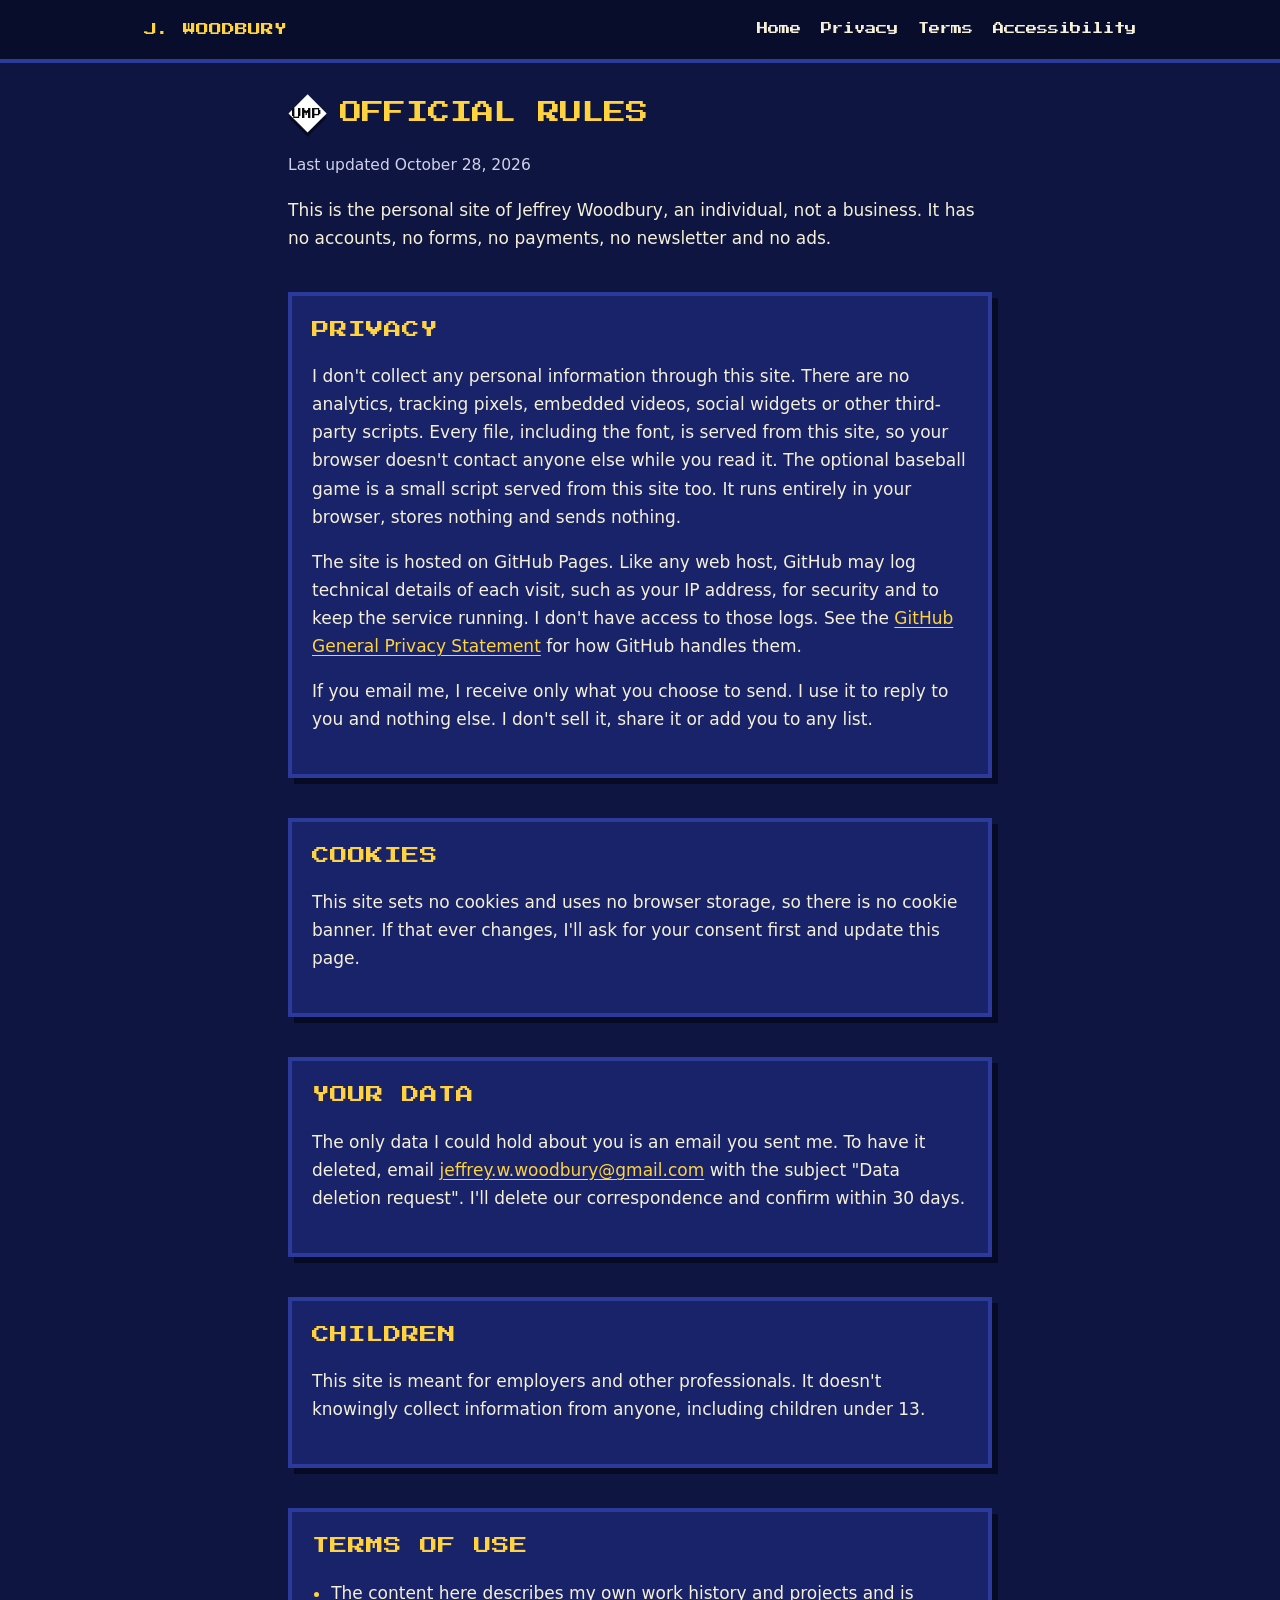
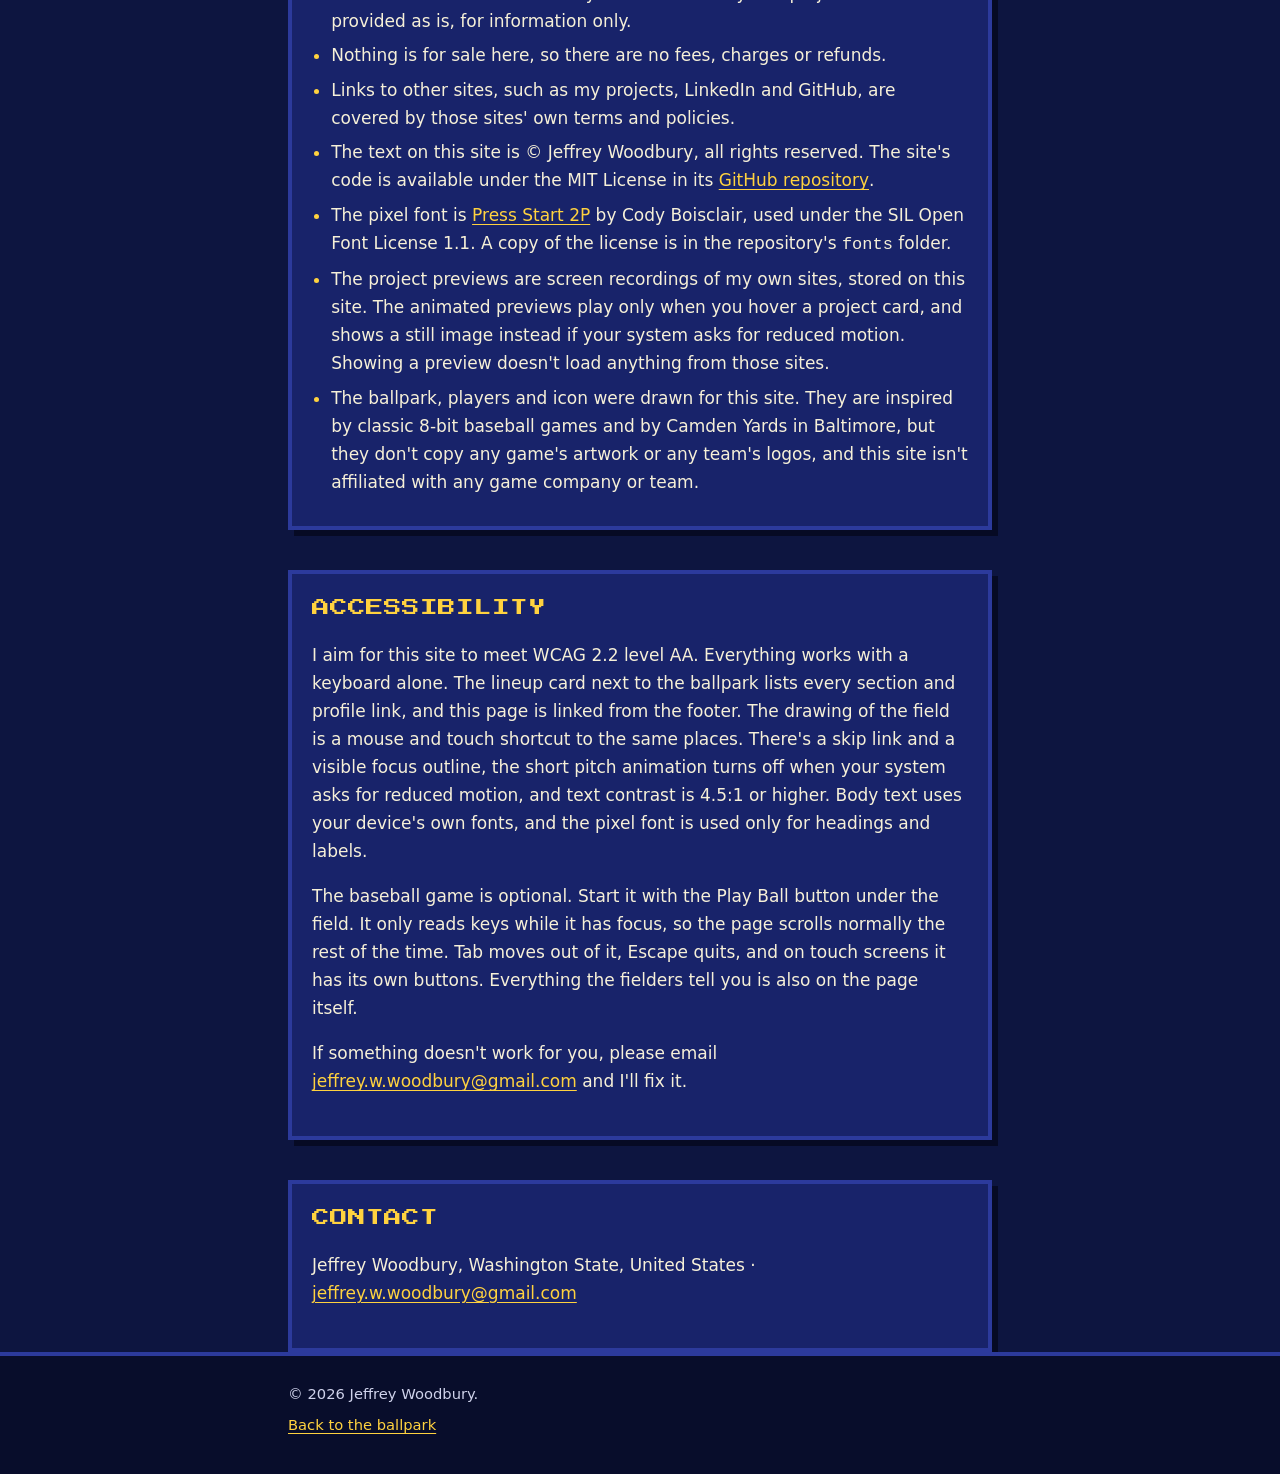
==== commit cbeb00be: "Pitch types, rotating GitHub showcase in center, Terra Incognita project, external links in new tabs" ====
--- a/policies.html
+++ b/policies.html
@@ -7,7 +7,7 @@
   <meta name="description" content="Privacy, cookie, terms and accessibility information for Jeffrey Woodbury's personal site.">
   <meta name="theme-color" content="#0d1540">
   <link rel="icon" href="favicon.svg" type="image/svg+xml">
-  <link rel="stylesheet" href="style.css?v=4">
+  <link rel="stylesheet" href="style.css?v=5">
 </head>
 <body>
   <a class="skip-link" href="#main">Skip to main content</a>
@@ -34,7 +34,7 @@
     <section id="privacy" class="panel" aria-labelledby="privacy-heading">
       <h2 id="privacy-heading">PRIVACY</h2>
       <p>I don't collect any personal information through this site. There are no analytics, tracking pixels, embedded videos, social widgets or other third-party scripts. Every file, including the font, is served from this site, so your browser doesn't contact anyone else while you read it. The optional baseball game is a small script served from this site too. It runs entirely in your browser, stores nothing and sends nothing.</p>
-      <p>The site is hosted on GitHub Pages. Like any web host, GitHub may log technical details of each visit, such as your IP address, for security and to keep the service running. I don't have access to those logs. See the <a href="https://docs.github.com/en/site-policy/privacy-policies/github-general-privacy-statement">GitHub General Privacy Statement</a> for how GitHub handles them.</p>
+      <p>The site is hosted on GitHub Pages. Like any web host, GitHub may log technical details of each visit, such as your IP address, for security and to keep the service running. I don't have access to those logs. See the <a href="https://docs.github.com/en/site-policy/privacy-policies/github-general-privacy-statement" target="_blank" rel="noopener">GitHub General Privacy Statement<span class="visually-hidden"> (opens in a new tab)</span></a> for how GitHub handles them.</p>
       <p>If you email me, I receive only what you choose to send. I use it to reply to you and nothing else. I don't sell it, share it or add you to any list.</p>
     </section>
 
@@ -59,8 +59,8 @@
         <li>The content here describes my own work history and projects and is provided as is, for information only.</li>
         <li>Nothing is for sale here, so there are no fees, charges or refunds.</li>
         <li>Links to other sites, such as my projects, LinkedIn and GitHub, are covered by those sites' own terms and policies.</li>
-        <li>The text on this site is © Jeffrey Woodbury, all rights reserved. The site's code is available under the MIT License in its <a href="https://github.com/jwwoody/jwwoody.github.io">GitHub repository</a>.</li>
-        <li>The pixel font is <a href="https://fonts.google.com/specimen/Press+Start+2P">Press Start 2P</a> by Cody Boisclair, used under the SIL Open Font License 1.1. A copy of the license is in the repository's <code>fonts</code> folder.</li>
+        <li>The text on this site is © Jeffrey Woodbury, all rights reserved. The site's code is available under the MIT License in its <a href="https://github.com/jwwoody/jwwoody.github.io" target="_blank" rel="noopener">GitHub repository<span class="visually-hidden"> (opens in a new tab)</span></a>.</li>
+        <li>The pixel font is <a href="https://fonts.google.com/specimen/Press+Start+2P" target="_blank" rel="noopener">Press Start 2P<span class="visually-hidden"> (opens in a new tab)</span></a> by Cody Boisclair, used under the SIL Open Font License 1.1. A copy of the license is in the repository's <code>fonts</code> folder.</li>
         <li>The project previews are screen recordings of my own sites, stored on this site. The animated previews play only when you hover a project card, and shows a still image instead if your system asks for reduced motion. Showing a preview doesn't load anything from those sites.</li>
         <li>The ballpark, players and icon were drawn for this site. They are inspired by classic 8-bit baseball games and by Camden Yards in Baltimore, but they don't copy any game's artwork or any team's logos, and this site isn't affiliated with any game company or team.</li>
       </ul>
--- a/style.css
+++ b/style.css
@@ -259,6 +259,15 @@
   margin: 0 0 0.75rem;
 }
 .game-card p { margin: 0.5rem 0; }
+.game-card-media img {
+  display: block;
+  width: auto;
+  max-width: 100%;
+  height: auto;
+  max-height: 15rem;
+  margin: 0 auto 0.75rem;
+  border: 3px solid #0b0b0b;
+}
 .game-card-actions { display: flex; flex-wrap: wrap; gap: 0.75rem; margin-top: 1.25rem; }
 
 .pitch { animation: pitch 1.6s steps(12) 0.6s 2 both; }
@@ -488,6 +497,7 @@
 @media (hover: hover) and (min-width: 48rem) {
   .preview-right, .preview-left { top: -4px; bottom: auto; transform: none; }
   .preview-right { left: calc(100% + 1rem); }
+  .preview-right.preview-wide { width: min(26rem, calc(50vw - 3rem)); }
   .preview-left { left: auto; right: calc(100% + 1rem); width: min(26rem, calc(50vw - 3rem)); }
 }
 
